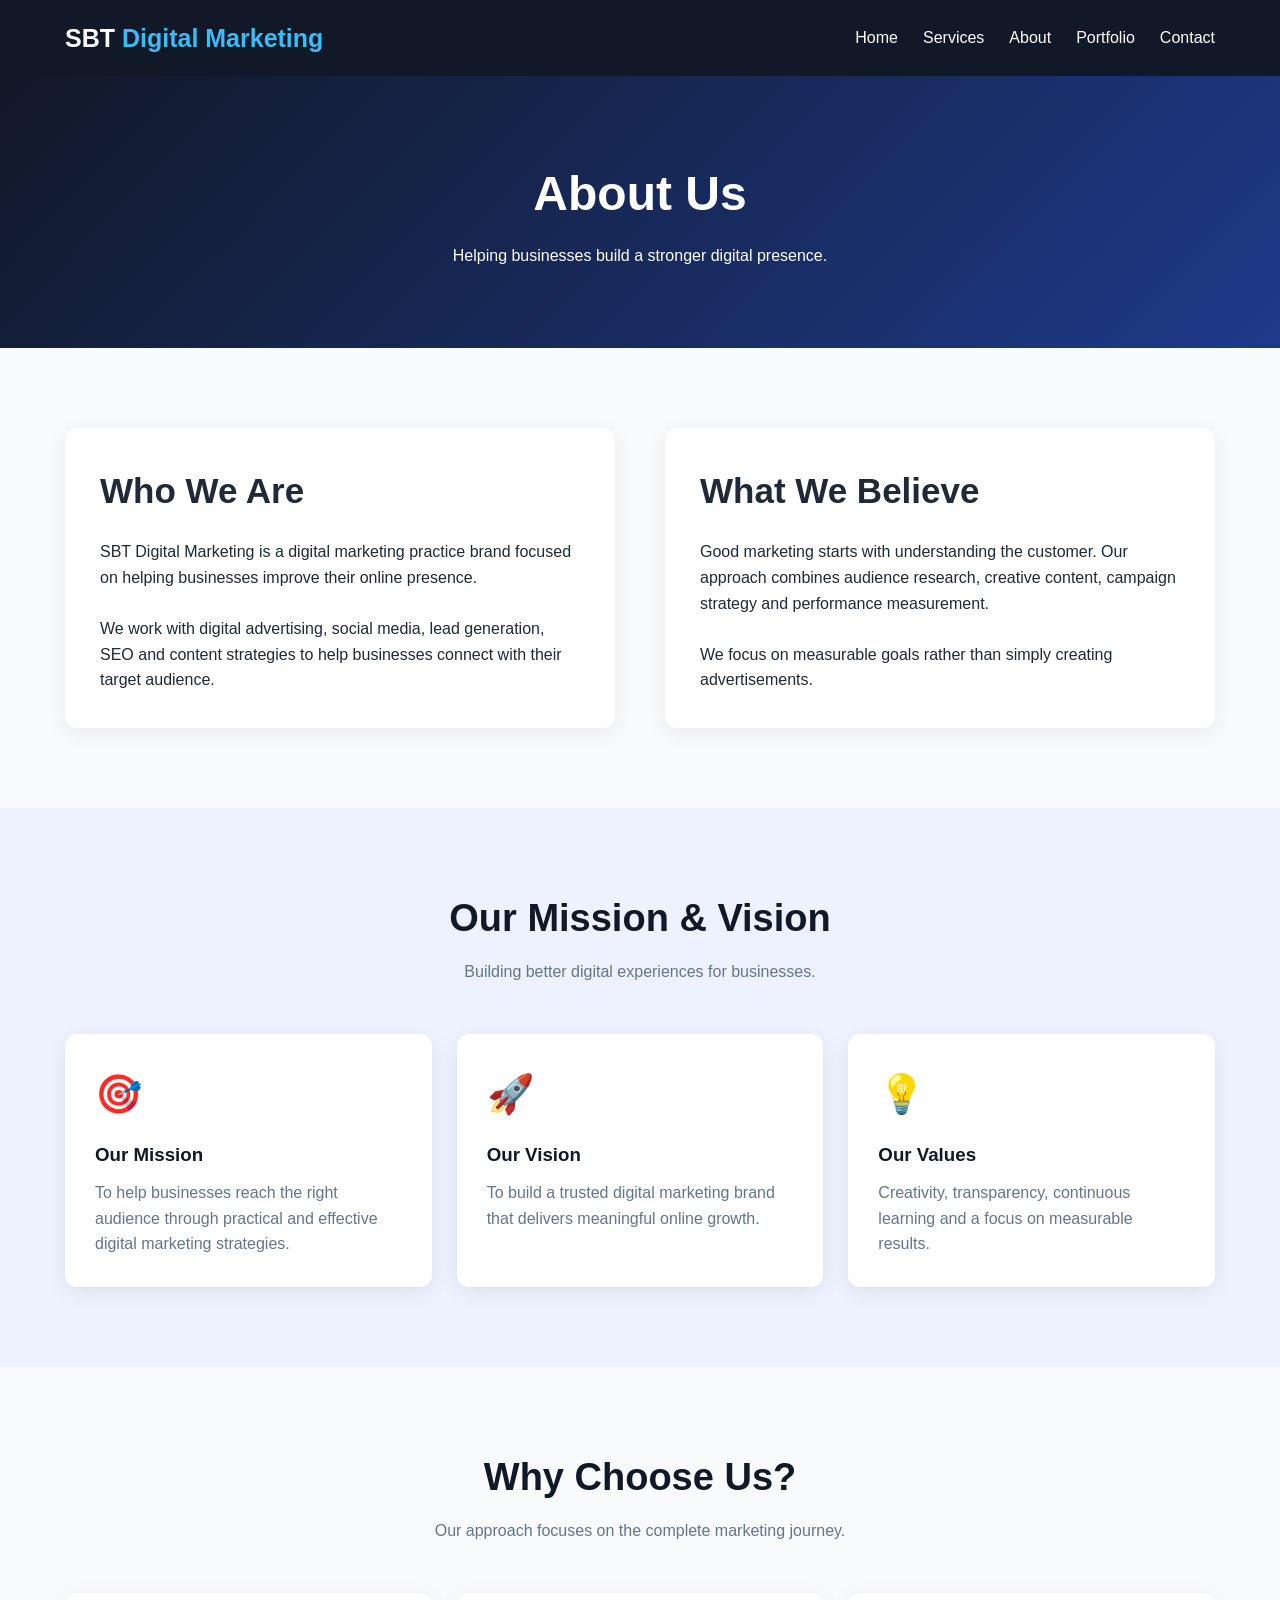
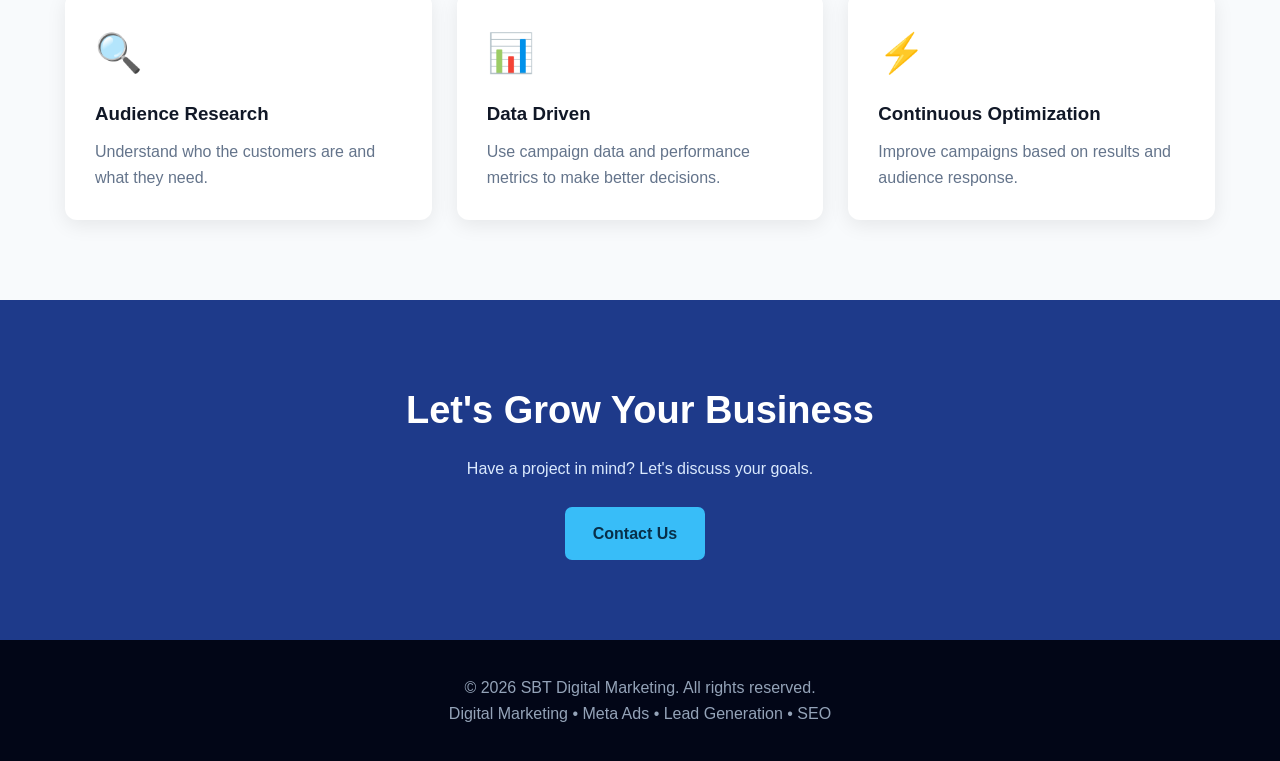
==== about.html @ ad4a5086 "Update website branding Updated the website navigation branding to SBT Digital Marketing across all " ====
<!DOCTYPE html>
<html lang="en">
<head>
    <meta charset="UTF-8">
    <meta name="viewport" content="width=device-width, initial-scale=1.0">

    <title>About Us | SBT Digital Marketing</title>
    <meta name="description" content="Learn more about SBT Digital Marketing and our approach to digital marketing, Meta Ads, lead generation and social media.">

    <link rel="stylesheet" href="style.css">

    <!-- Meta Pixel Code -->
    <script>
    !function(f,b,e,v,n,t,s)
    {if(f.fbq)return;n=f.fbq=function(){n.callMethod?
    n.callMethod.apply(n,arguments):n.queue.push(arguments)};
    if(!f._fbq)f._fbq=n;n.push=n;n.loaded=!0;n.version='2.0';
    n.queue=[];t=b.createElement(e);t.async=!0;
    t.src=v;s=b.getElementsByTagName(e)[0];
    s.parentNode.insertBefore(t,s)}(window, document,'script',
    'https://connect.facebook.net/en_US/fbevents.js');

    fbq('init', '1271746491602442');
    fbq('track', 'PageView');
    </script>
    <!-- End Meta Pixel Code -->
</head>

<body>

<!-- NAVIGATION -->
<nav class="navbar">
    <div class="container nav-content">

        <a href="index.html" class="logo">
            SBT<span> Digital Marketing</span>
        </a>

        <ul class="nav-links">
            <li><a href="index.html">Home</a></li>
            <li><a href="services.html">Services</a></li>
            <li><a href="about.html">About</a></li>
            <li><a href="portfolio.html">Portfolio</a></li>
            <li><a href="contact.html">Contact</a></li>
        </ul>

    </div>
</nav>


<!-- PAGE HEADER -->
<section class="page-header">

    <div class="container">

        <h1>About Us</h1>

        <p>
            Helping businesses build a stronger digital presence.
        </p>

    </div>

</section>


<!-- ABOUT -->
<section class="section">

    <div class="container about-grid">

        <div class="about-box">

            <h2>Who We Are</h2>

            <p>
                SBT Digital Marketing is a digital marketing
                practice brand focused on helping businesses
                improve their online presence.
            </p>

            <br>

            <p>
                We work with digital advertising, social media,
                lead generation, SEO and content strategies to
                help businesses connect with their target audience.
            </p>

        </div>


        <div class="about-box">

            <h2>What We Believe</h2>

            <p>
                Good marketing starts with understanding the
                customer. Our approach combines audience research,
                creative content, campaign strategy and performance
                measurement.
            </p>

            <br>

            <p>
                We focus on measurable goals rather than simply
                creating advertisements.
            </p>

        </div>

    </div>

</section>


<!-- MISSION & VISION -->
<section class="section testimonials">

    <div class="container">

        <div class="section-title">

            <h2>Our Mission & Vision</h2>

            <p>
                Building better digital experiences for businesses.
            </p>

        </div>


        <div class="cards">

            <div class="card">

                <div class="card-icon">🎯</div>

                <h3>Our Mission</h3>

                <p>
                    To help businesses reach the right audience
                    through practical and effective digital
                    marketing strategies.
                </p>

            </div>


            <div class="card">

                <div class="card-icon">🚀</div>

                <h3>Our Vision</h3>

                <p>
                    To build a trusted digital marketing brand
                    that delivers meaningful online growth.
                </p>

            </div>


            <div class="card">

                <div class="card-icon">💡</div>

                <h3>Our Values</h3>

                <p>
                    Creativity, transparency, continuous learning
                    and a focus on measurable results.
                </p>

            </div>

        </div>

    </div>

</section>


<!-- WHY US -->
<section class="section">

    <div class="container">

        <div class="section-title">

            <h2>Why Choose Us?</h2>

            <p>
                Our approach focuses on the complete marketing journey.
            </p>

        </div>


        <div class="cards">

            <div class="card">

                <div class="card-icon">🔍</div>

                <h3>Audience Research</h3>

                <p>
                    Understand who the customers are and what
                    they need.
                </p>

            </div>


            <div class="card">

                <div class="card-icon">📊</div>

                <h3>Data Driven</h3>

                <p>
                    Use campaign data and performance metrics
                    to make better decisions.
                </p>

            </div>


            <div class="card">

                <div class="card-icon">⚡</div>

                <h3>Continuous Optimization</h3>

                <p>
                    Improve campaigns based on results and
                    audience response.
                </p>

            </div>

        </div>

    </div>

</section>


<!-- CTA -->
<section class="section cta">

    <div class="container">

        <h2>Let's Grow Your Business</h2>

        <p>
            Have a project in mind? Let's discuss your goals.
        </p>

        <a href="contact.html" class="btn btn-primary">
            Contact Us
        </a>

    </div>

</section>


<!-- FOOTER -->
<footer>

    <div class="container">

        <p>
            © 2026 SBT Digital Marketing. All rights reserved.
        </p>

        <p>
            Digital Marketing • Meta Ads • Lead Generation • SEO
        </p>

    </div>

</footer>

</body>
</html>
---- style.css ----
* {
    margin: 0;
    padding: 0;
    box-sizing: border-box;
}

html {
    scroll-behavior: smooth;
}

body {
    font-family: Arial, Helvetica, sans-serif;
    line-height: 1.6;
    color: #1f2937;
    background: #f8fafc;
}

a {
    text-decoration: none;
}

.container {
    width: 90%;
    max-width: 1150px;
    margin: auto;
}

/* ===== NAVBAR ===== */

.navbar {
    background: #111827;
    padding: 18px 0;
    position: sticky;
    top: 0;
    z-index: 1000;
}

.nav-content {
    display: flex;
    justify-content: space-between;
    align-items: center;
}

.logo {
    color: white;
    font-size: 25px;
    font-weight: bold;
}

.logo span {
    color: #38bdf8;
}

.nav-links {
    display: flex;
    list-style: none;
    gap: 25px;
}

.nav-links a {
    color: white;
    font-weight: 500;
}

.nav-links a:hover {
    color: #38bdf8;
}

/* ===== HERO ===== */

.hero {
    min-height: 600px;
    display: flex;
    align-items: center;
    background: linear-gradient(135deg, #111827, #1e3a8a);
    color: white;
}

.hero-content {
    max-width: 750px;
}

.hero h1 {
    font-size: 55px;
    line-height: 1.15;
    margin-bottom: 20px;
}

.hero h1 span {
    color: #38bdf8;
}

.hero p {
    font-size: 20px;
    margin-bottom: 30px;
    color: #dbeafe;
}

.btn {
    display: inline-block;
    padding: 14px 28px;
    border-radius: 7px;
    font-weight: bold;
    margin-right: 10px;
    transition: 0.3s;
}

.btn-primary {
    background: #38bdf8;
    color: #082f49;
}

.btn-primary:hover {
    transform: translateY(-3px);
}

.btn-secondary {
    border: 2px solid white;
    color: white;
}

.btn-secondary:hover {
    background: white;
    color: #111827;
}

/* ===== SECTIONS ===== */

.section {
    padding: 80px 0;
}

.section-title {
    text-align: center;
    margin-bottom: 50px;
}

.section-title h2 {
    font-size: 38px;
    color: #111827;
    margin-bottom: 10px;
}

.section-title p {
    color: #64748b;
}

/* ===== CARDS ===== */

.cards {
    display: grid;
    grid-template-columns: repeat(3, 1fr);
    gap: 25px;
}

.card {
    background: white;
    padding: 30px;
    border-radius: 12px;
    box-shadow: 0 5px 20px rgba(0,0,0,0.08);
    transition: 0.3s;
}

.card:hover {
    transform: translateY(-7px);
}

.card-icon {
    font-size: 38px;
    margin-bottom: 15px;
}

.card h3 {
    margin-bottom: 10px;
    color: #111827;
}

.card p {
    color: #64748b;
}

/* ===== ABOUT ===== */

.about-grid {
    display: grid;
    grid-template-columns: 1fr 1fr;
    gap: 50px;
    align-items: center;
}

.about-box {
    background: white;
    padding: 35px;
    border-radius: 12px;
    box-shadow: 0 5px 20px rgba(0,0,0,0.07);
}

.about-box h2 {
    font-size: 35px;
    margin-bottom: 20px;
}

/* ===== STATS ===== */

.stats {
    background: #111827;
    color: white;
}

.stats-grid {
    display: grid;
    grid-template-columns: repeat(4, 1fr);
    gap: 20px;
    text-align: center;
}

.stat h3 {
    font-size: 40px;
    color: #38bdf8;
}

.stat p {
    color: #cbd5e1;
}

/* ===== PORTFOLIO ===== */

.portfolio-grid {
    display: grid;
    grid-template-columns: repeat(3, 1fr);
    gap: 25px;
}

.portfolio-card {
    background: white;
    border-radius: 12px;
    overflow: hidden;
    box-shadow: 0 5px 20px rgba(0,0,0,0.08);
}

.portfolio-top {
    height: 180px;
    background: linear-gradient(135deg, #1e3a8a, #38bdf8);
    display: flex;
    align-items: center;
    justify-content: center;
    color: white;
    font-size: 25px;
    font-weight: bold;
}

.portfolio-info {
    padding: 25px;
}

.portfolio-info h3 {
    margin-bottom: 8px;
}

/* ===== TESTIMONIALS ===== */

.testimonials {
    background: #eef2ff;
}

.testimonial {
    background: white;
    padding: 30px;
    border-radius: 12px;
    box-shadow: 0 5px 20px rgba(0,0,0,0.06);
}

.testimonial p {
    color: #475569;
    margin-bottom: 15px;
}

.testimonial strong {
    color: #111827;
}

/* ===== CONTACT ===== */

.contact-grid {
    display: grid;
    grid-template-columns: 1fr 1fr;
    gap: 40px;
}

.contact-info {
    background: #111827;
    color: white;
    padding: 40px;
    border-radius: 12px;
}

.contact-info h2 {
    margin-bottom: 20px;
}

.contact-info p {
    margin-bottom: 15px;
    color: #cbd5e1;
}

.contact-form {
    background: white;
    padding: 35px;
    border-radius: 12px;
    box-shadow: 0 5px 20px rgba(0,0,0,0.07);
}

.form-group {
    margin-bottom: 18px;
}

.form-group label {
    display: block;
    margin-bottom: 6px;
    font-weight: bold;
}

.form-group input,
.form-group textarea,
.form-group select {
    width: 100%;
    padding: 13px;
    border: 1px solid #cbd5e1;
    border-radius: 7px;
    font-size: 15px;
}

.form-group textarea {
    min-height: 130px;
    resize: vertical;
}

.submit-btn {
    width: 100%;
    border: none;
    cursor: pointer;
    background: #1e3a8a;
    color: white;
    padding: 14px;
    border-radius: 7px;
    font-size: 16px;
    font-weight: bold;
}

/* ===== PAGE HEADER ===== */

.page-header {
    background: linear-gradient(135deg, #111827, #1e3a8a);
    color: white;
    text-align: center;
    padding: 80px 20px;
}

.page-header h1 {
    font-size: 48px;
    margin-bottom: 10px;
}

/* ===== CTA ===== */

.cta {
    background: #1e3a8a;
    color: white;
    text-align: center;
}

.cta h2 {
    font-size: 38px;
    margin-bottom: 15px;
}

.cta p {
    margin-bottom: 25px;
    color: #dbeafe;
}

/* ===== FOOTER ===== */

footer {
    background: #020617;
    color: white;
    padding: 35px 0;
    text-align: center;
}

footer p {
    color: #94a3b8;
}

/* ===== MOBILE ===== */

@media (max-width: 800px) {

    .nav-content {
        flex-direction: column;
        gap: 15px;
    }

    .nav-links {
        flex-wrap: wrap;
        justify-content: center;
        gap: 15px;
    }

    .hero {
        text-align: center;
    }

    .hero h1 {
        font-size: 40px;
    }

    .cards,
    .portfolio-grid,
    .stats-grid {
        grid-template-columns: 1fr;
    }

    .about-grid,
    .contact-grid {
        grid-template-columns: 1fr;
    }
}
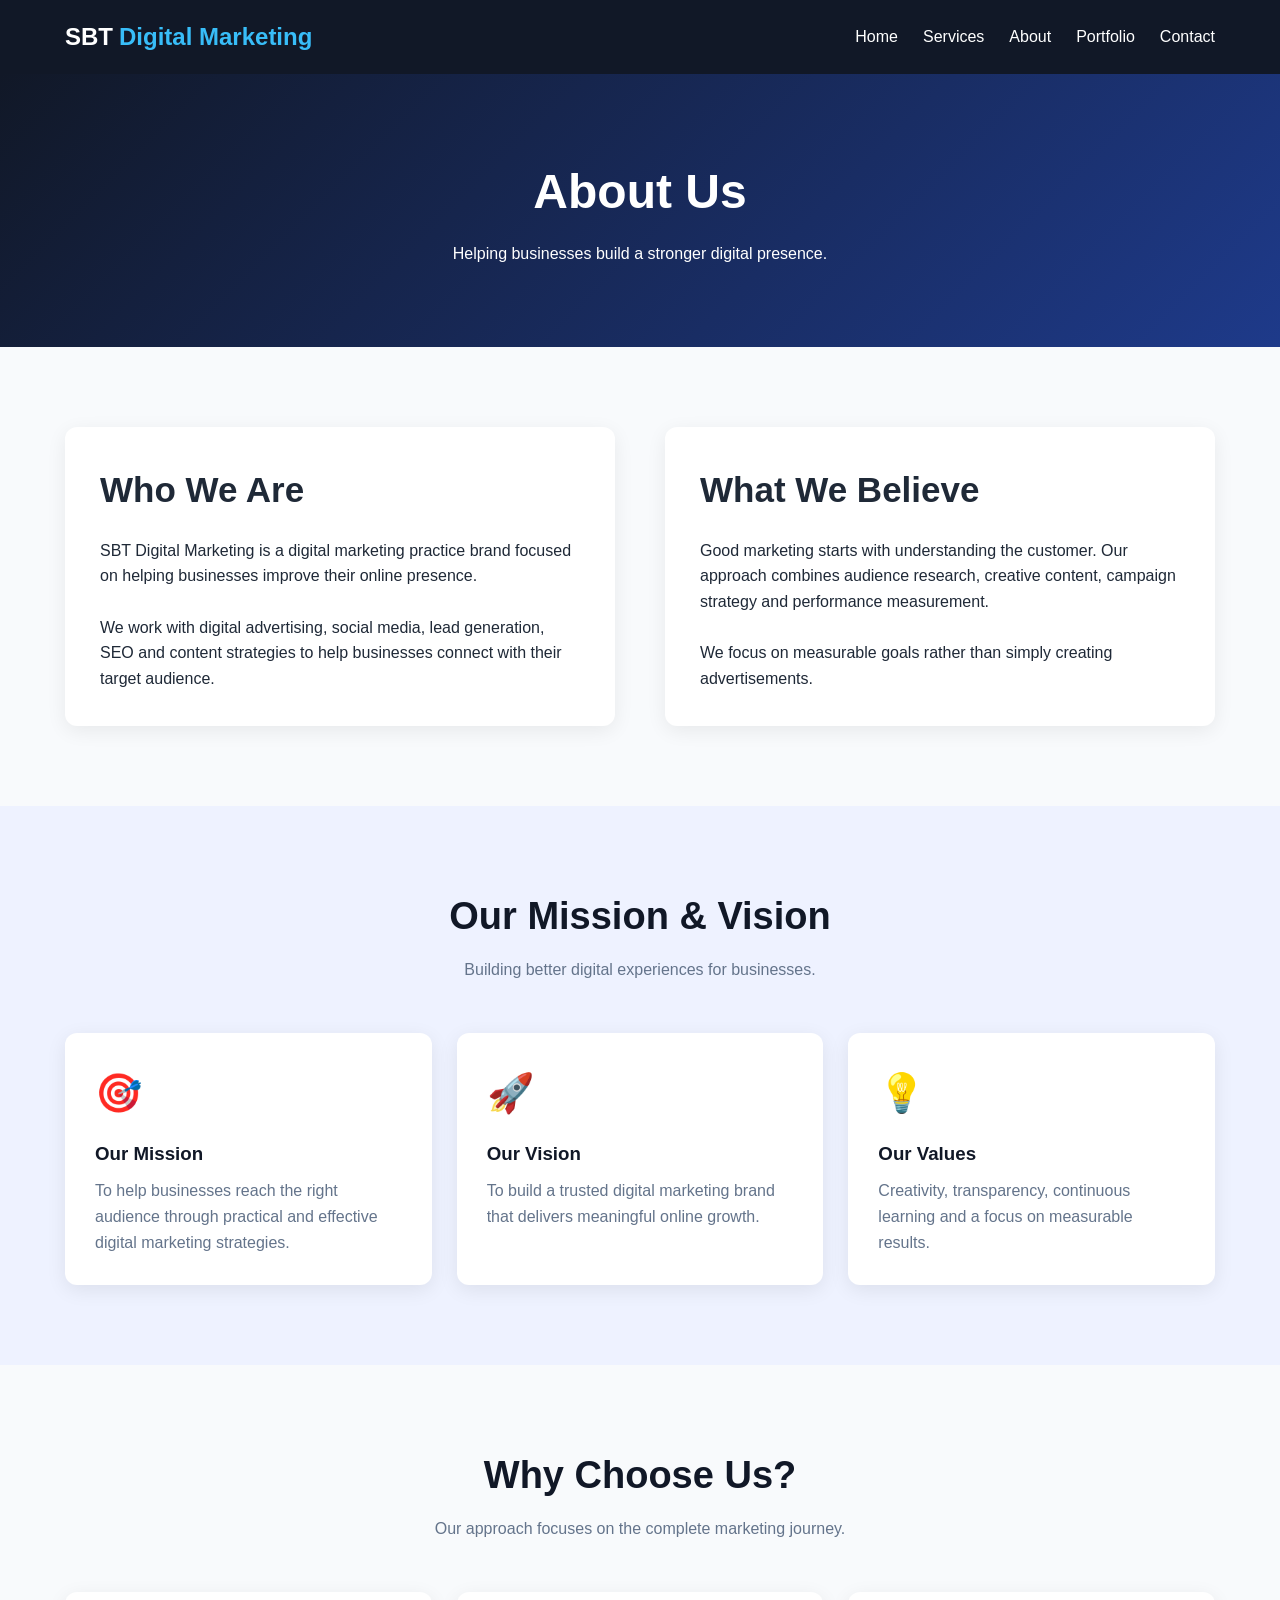
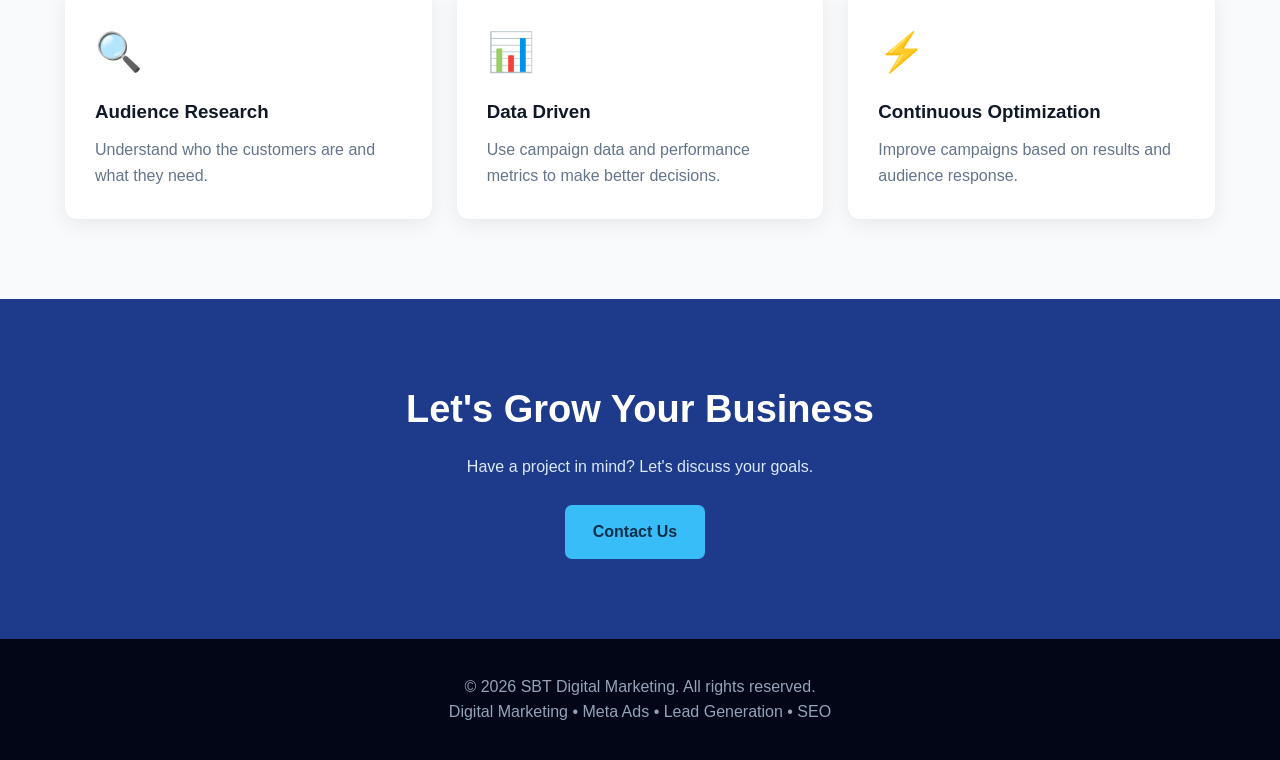
==== commit bd7d5007: "Add mobile navigation to services page Added responsive mobile navigation and menu functionality to " ====
--- a/about.html
+++ b/about.html
@@ -36,14 +36,16 @@
             SBT<span> Digital Marketing</span>
         </a>
 
-        <ul class="nav-links">
+       <ul class="nav-links" id="navLinks">
             <li><a href="index.html">Home</a></li>
             <li><a href="services.html">Services</a></li>
             <li><a href="about.html">About</a></li>
             <li><a href="portfolio.html">Portfolio</a></li>
             <li><a href="contact.html">Contact</a></li>
         </ul>
-
+        <button class="menu-toggle" id="menuToggle">
+    ☰
+</button>
     </div>
 </nav>
 
@@ -284,6 +286,13 @@
     </div>
 
 </footer>
-
+<script>
+    const menuToggle = document.getElementById("menuToggle");
+    const navLinks = document.getElementById("navLinks");
+
+    menuToggle.addEventListener("click", function () {
+        navLinks.classList.toggle("active");
+    });
+</script>
 </body>
 </html>
--- a/style.css
+++ b/style.css
@@ -426,3 +426,72 @@
         grid-template-columns: 1fr;
     }
 }
+/* Responsive Logo */
+.logo {
+    display: flex;
+    align-items: center;
+    gap: 6px;
+    white-space: nowrap;
+    font-size: 24px;
+}
+
+.logo span {
+    font-size: inherit;
+}
+
+/* Mobile */
+@media (max-width: 600px) {
+    .logo {
+        font-size: 18px;
+        gap: 4px;
+    }
+}
+/* Mobile Menu Button */
+.menu-toggle {
+    display: none;
+    background: none;
+    border: none;
+    font-size: 28px;
+    cursor: pointer;
+    padding: 5px;
+}
+
+/* Mobile Navigation */
+@media (max-width: 768px) {
+
+    .nav-content {
+        position: relative;
+    }
+
+    .menu-toggle {
+        display: block;
+    }
+
+    .nav-links {
+        display: none;
+        position: absolute;
+        top: 100%;
+        left: 0;
+        right: 0;
+        flex-direction: column;
+        padding: 15px;
+        gap: 12px;
+        background: white;
+        box-shadow: 0 5px 15px rgba(0, 0, 0, 0.1);
+        z-index: 1000;
+    }
+
+    .nav-links.active {
+        display: flex;
+    }
+
+    .nav-links li {
+        width: 100%;
+        text-align: center;
+    }
+
+    .nav-links a {
+        display: block;
+        padding: 10px;
+    }
+}
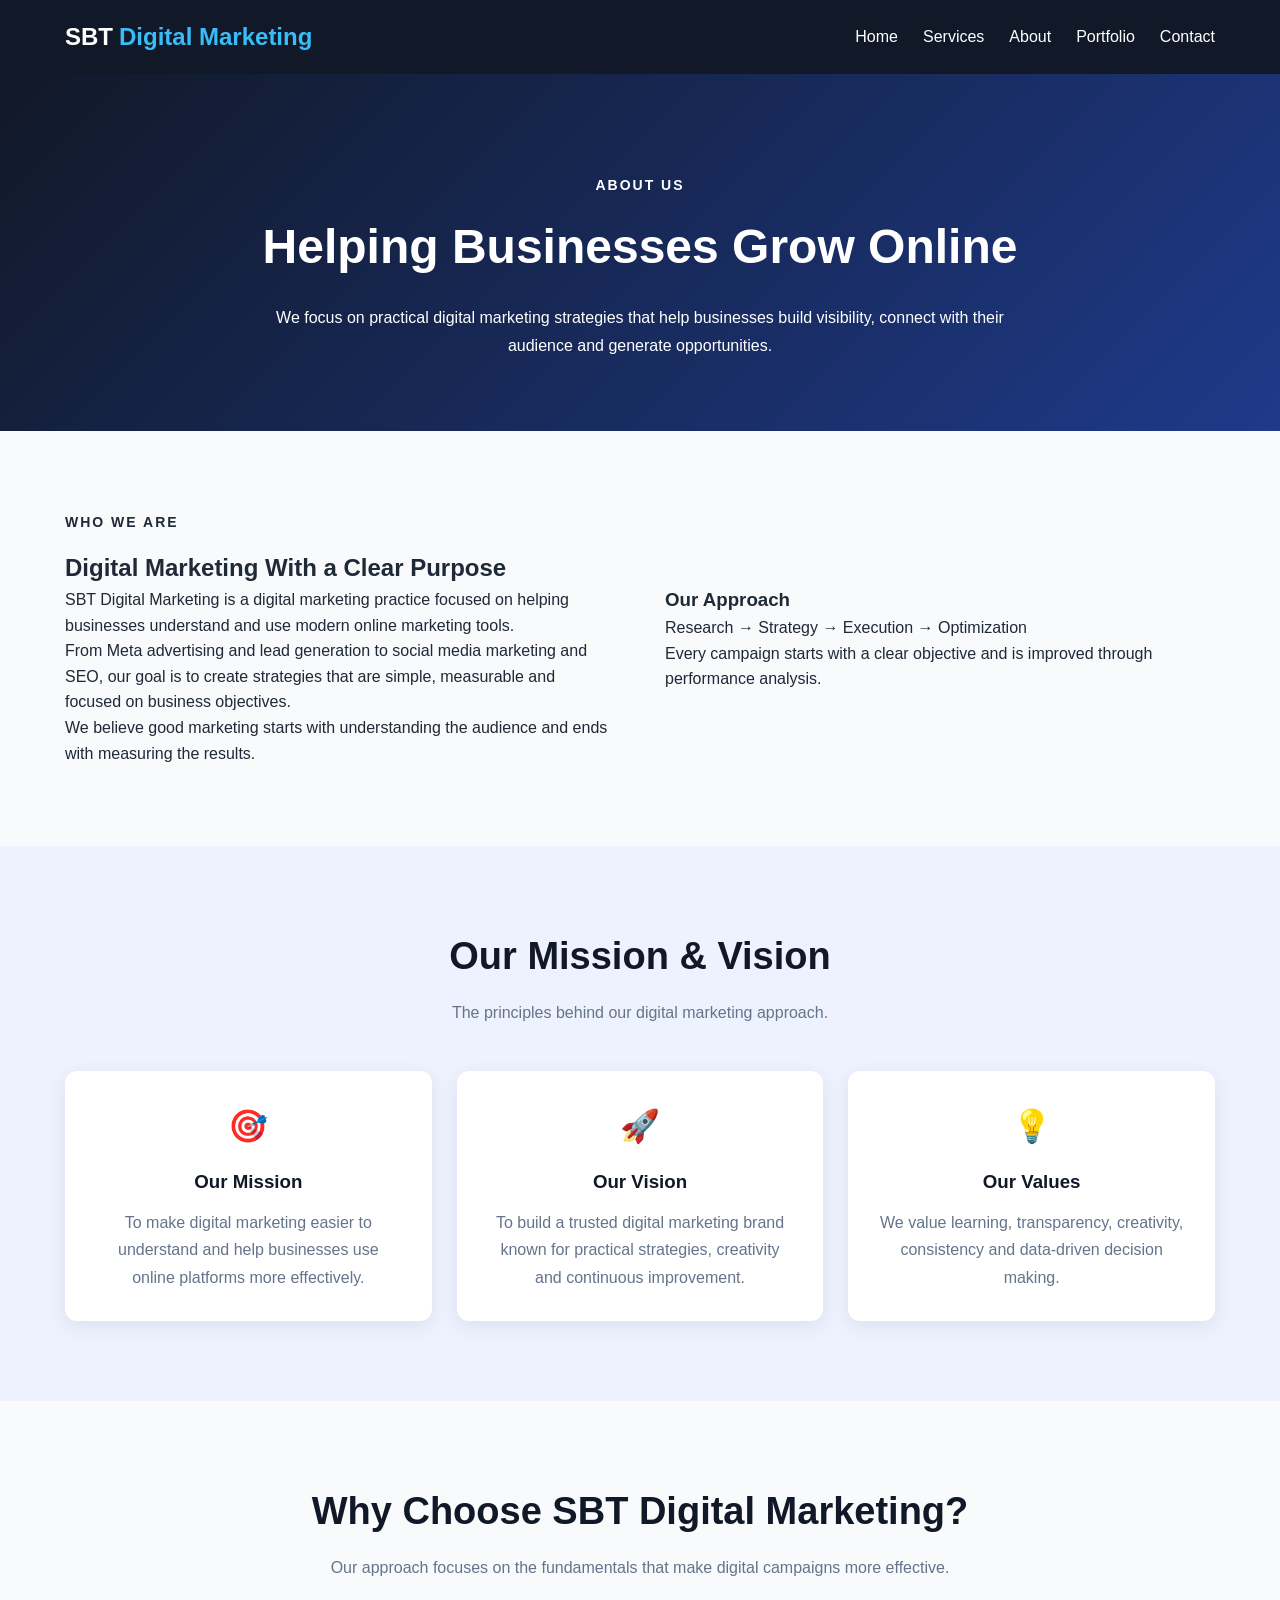
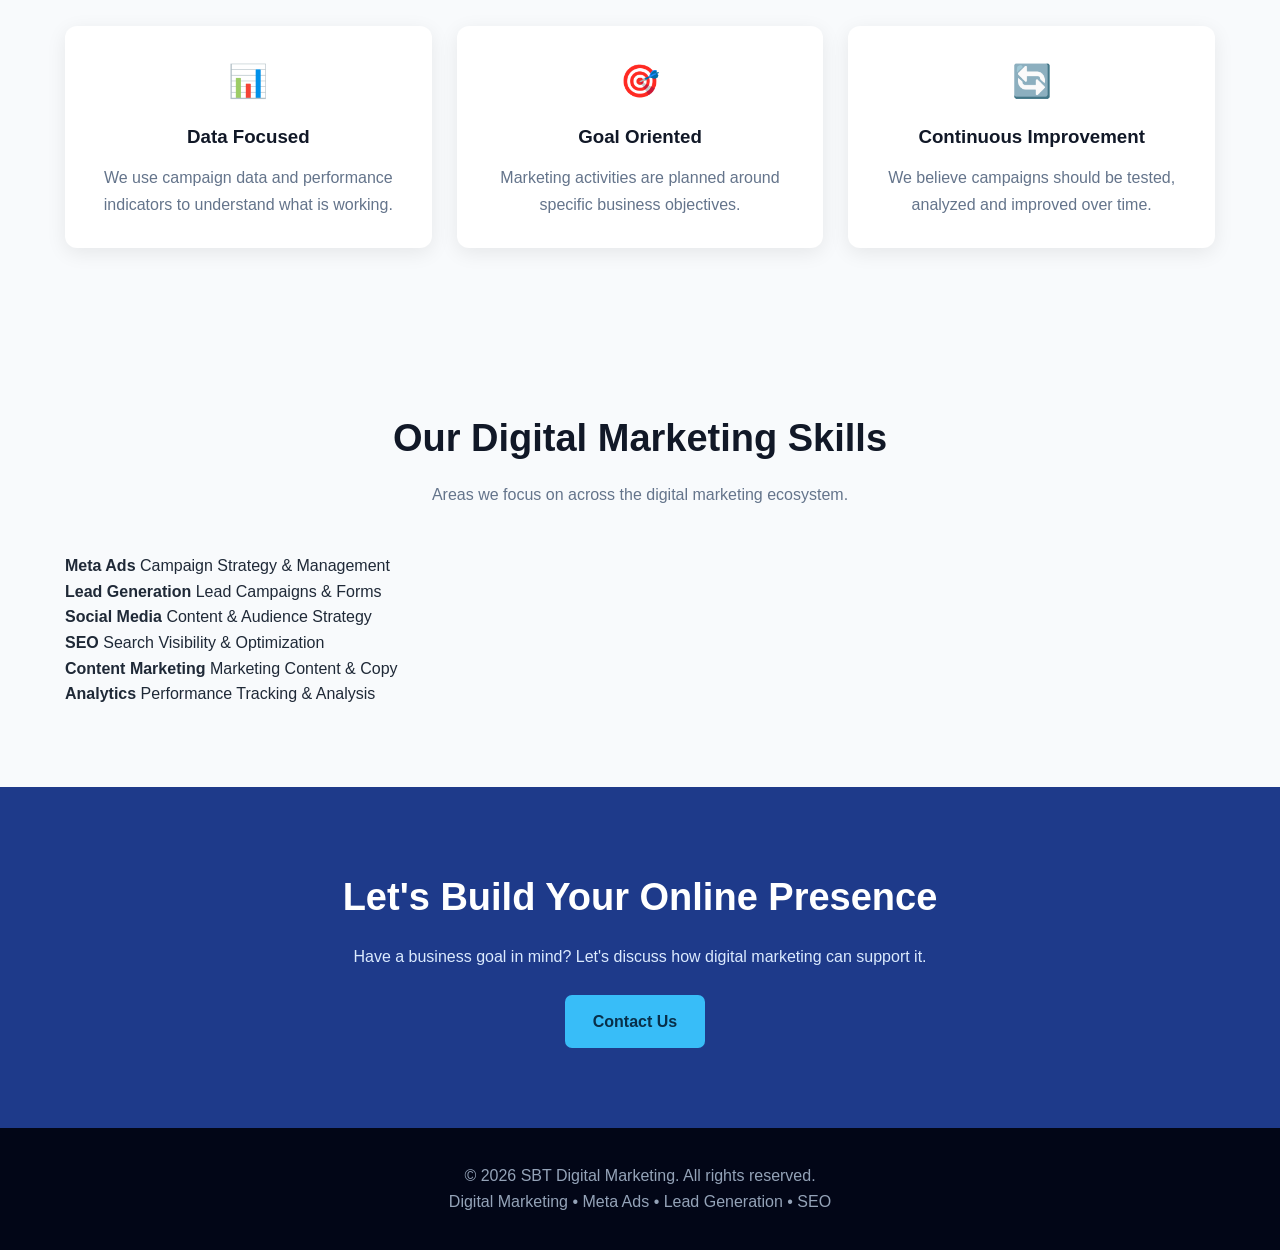
==== commit da21d10d: "Upgrade about page Created a professional about page with company introduction, mission, vision, val" ====
--- a/about.html
+++ b/about.html
@@ -5,48 +5,36 @@
     <meta name="viewport" content="width=device-width, initial-scale=1.0">
 
     <title>About Us | SBT Digital Marketing</title>
-    <meta name="description" content="Learn more about SBT Digital Marketing and our approach to digital marketing, Meta Ads, lead generation and social media.">
+    <meta name="description" content="Learn about SBT Digital Marketing, our approach, values and digital marketing solutions.">
 
     <link rel="stylesheet" href="style.css">
-
-    <!-- Meta Pixel Code -->
-    <script>
-    !function(f,b,e,v,n,t,s)
-    {if(f.fbq)return;n=f.fbq=function(){n.callMethod?
-    n.callMethod.apply(n,arguments):n.queue.push(arguments)};
-    if(!f._fbq)f._fbq=n;n.push=n;n.loaded=!0;n.version='2.0';
-    n.queue=[];t=b.createElement(e);t.async=!0;
-    t.src=v;s=b.getElementsByTagName(e)[0];
-    s.parentNode.insertBefore(t,s)}(window, document,'script',
-    'https://connect.facebook.net/en_US/fbevents.js');
-
-    fbq('init', '1271746491602442');
-    fbq('track', 'PageView');
-    </script>
-    <!-- End Meta Pixel Code -->
 </head>
 
 <body>
 
-<!-- NAVIGATION -->
+<!-- NAVBAR -->
 <nav class="navbar">
+
     <div class="container nav-content">
 
         <a href="index.html" class="logo">
-            SBT<span> Digital Marketing</span>
+            SBT <span>Digital Marketing</span>
         </a>
 
-       <ul class="nav-links" id="navLinks">
+        <ul class="nav-links" id="navLinks">
             <li><a href="index.html">Home</a></li>
             <li><a href="services.html">Services</a></li>
             <li><a href="about.html">About</a></li>
             <li><a href="portfolio.html">Portfolio</a></li>
             <li><a href="contact.html">Contact</a></li>
         </ul>
+
         <button class="menu-toggle" id="menuToggle">
-    ☰
-</button>
-    </div>
+            ☰
+        </button>
+
+    </div>
+
 </nav>
 
 
@@ -55,10 +43,14 @@
 
     <div class="container">
 
-        <h1>About Us</h1>
+        <p class="hero-tag">ABOUT US</p>
+
+        <h1>Helping Businesses Grow Online</h1>
 
         <p>
-            Helping businesses build a stronger digital presence.
+            We focus on practical digital marketing strategies
+            that help businesses build visibility, connect with
+            their audience and generate opportunities.
         </p>
 
     </div>
@@ -66,48 +58,49 @@
 </section>
 
 
-<!-- ABOUT -->
+<!-- ABOUT INTRO -->
 <section class="section">
 
     <div class="container about-grid">
 
-        <div class="about-box">
-
-            <h2>Who We Are</h2>
+        <div class="about-content">
+
+            <p class="hero-tag">WHO WE ARE</p>
+
+            <h2>Digital Marketing With a Clear Purpose</h2>
 
             <p>
                 SBT Digital Marketing is a digital marketing
-                practice brand focused on helping businesses
-                improve their online presence.
-            </p>
-
-            <br>
-
-            <p>
-                We work with digital advertising, social media,
-                lead generation, SEO and content strategies to
-                help businesses connect with their target audience.
-            </p>
-
-        </div>
-
-
-        <div class="about-box">
-
-            <h2>What We Believe</h2>
-
-            <p>
-                Good marketing starts with understanding the
-                customer. Our approach combines audience research,
-                creative content, campaign strategy and performance
-                measurement.
-            </p>
-
-            <br>
-
-            <p>
-                We focus on measurable goals rather than simply
-                creating advertisements.
+                practice focused on helping businesses understand
+                and use modern online marketing tools.
+            </p>
+
+            <p>
+                From Meta advertising and lead generation to social
+                media marketing and SEO, our goal is to create
+                strategies that are simple, measurable and focused
+                on business objectives.
+            </p>
+
+            <p>
+                We believe good marketing starts with understanding
+                the audience and ends with measuring the results.
+            </p>
+
+        </div>
+
+
+        <div class="about-highlight">
+
+            <h3>Our Approach</h3>
+
+            <p>
+                Research → Strategy → Execution → Optimization
+            </p>
+
+            <p>
+                Every campaign starts with a clear objective and
+                is improved through performance analysis.
             </p>
 
         </div>
@@ -127,7 +120,7 @@
             <h2>Our Mission & Vision</h2>
 
             <p>
-                Building better digital experiences for businesses.
+                The principles behind our digital marketing approach.
             </p>
 
         </div>
@@ -142,9 +135,9 @@
                 <h3>Our Mission</h3>
 
                 <p>
-                    To help businesses reach the right audience
-                    through practical and effective digital
-                    marketing strategies.
+                    To make digital marketing easier to understand
+                    and help businesses use online platforms
+                    more effectively.
                 </p>
 
             </div>
@@ -158,7 +151,8 @@
 
                 <p>
                     To build a trusted digital marketing brand
-                    that delivers meaningful online growth.
+                    known for practical strategies, creativity
+                    and continuous improvement.
                 </p>
 
             </div>
@@ -171,30 +165,31 @@
                 <h3>Our Values</h3>
 
                 <p>
-                    Creativity, transparency, continuous learning
-                    and a focus on measurable results.
-                </p>
-
-            </div>
-
-        </div>
-
-    </div>
-
-</section>
-
-
-<!-- WHY US -->
+                    We value learning, transparency, creativity,
+                    consistency and data-driven decision making.
+                </p>
+
+            </div>
+
+        </div>
+
+    </div>
+
+</section>
+
+
+<!-- WHY CHOOSE US -->
 <section class="section">
 
     <div class="container">
 
         <div class="section-title">
 
-            <h2>Why Choose Us?</h2>
-
-            <p>
-                Our approach focuses on the complete marketing journey.
+            <h2>Why Choose SBT Digital Marketing?</h2>
+
+            <p>
+                Our approach focuses on the fundamentals that
+                make digital campaigns more effective.
             </p>
 
         </div>
@@ -204,43 +199,98 @@
 
             <div class="card">
 
-                <div class="card-icon">🔍</div>
-
-                <h3>Audience Research</h3>
-
-                <p>
-                    Understand who the customers are and what
-                    they need.
-                </p>
-
-            </div>
-
-
-            <div class="card">
-
                 <div class="card-icon">📊</div>
 
-                <h3>Data Driven</h3>
-
-                <p>
-                    Use campaign data and performance metrics
-                    to make better decisions.
-                </p>
-
-            </div>
-
-
-            <div class="card">
-
-                <div class="card-icon">⚡</div>
-
-                <h3>Continuous Optimization</h3>
-
-                <p>
-                    Improve campaigns based on results and
-                    audience response.
-                </p>
-
+                <h3>Data Focused</h3>
+
+                <p>
+                    We use campaign data and performance indicators
+                    to understand what is working.
+                </p>
+
+            </div>
+
+
+            <div class="card">
+
+                <div class="card-icon">🎯</div>
+
+                <h3>Goal Oriented</h3>
+
+                <p>
+                    Marketing activities are planned around
+                    specific business objectives.
+                </p>
+
+            </div>
+
+
+            <div class="card">
+
+                <div class="card-icon">🔄</div>
+
+                <h3>Continuous Improvement</h3>
+
+                <p>
+                    We believe campaigns should be tested,
+                    analyzed and improved over time.
+                </p>
+
+            </div>
+
+        </div>
+
+    </div>
+
+</section>
+
+
+<!-- SKILLS -->
+<section class="section">
+
+    <div class="container">
+
+        <div class="section-title">
+
+            <h2>Our Digital Marketing Skills</h2>
+
+            <p>
+                Areas we focus on across the digital marketing ecosystem.
+            </p>
+
+        </div>
+
+
+        <div class="skills-grid">
+
+            <div class="skill-item">
+                <strong>Meta Ads</strong>
+                <span>Campaign Strategy & Management</span>
+            </div>
+
+            <div class="skill-item">
+                <strong>Lead Generation</strong>
+                <span>Lead Campaigns & Forms</span>
+            </div>
+
+            <div class="skill-item">
+                <strong>Social Media</strong>
+                <span>Content & Audience Strategy</span>
+            </div>
+
+            <div class="skill-item">
+                <strong>SEO</strong>
+                <span>Search Visibility & Optimization</span>
+            </div>
+
+            <div class="skill-item">
+                <strong>Content Marketing</strong>
+                <span>Marketing Content & Copy</span>
+            </div>
+
+            <div class="skill-item">
+                <strong>Analytics</strong>
+                <span>Performance Tracking & Analysis</span>
             </div>
 
         </div>
@@ -255,10 +305,11 @@
 
     <div class="container">
 
-        <h2>Let's Grow Your Business</h2>
+        <h2>Let's Build Your Online Presence</h2>
 
         <p>
-            Have a project in mind? Let's discuss your goals.
+            Have a business goal in mind? Let's discuss
+            how digital marketing can support it.
         </p>
 
         <a href="contact.html" class="btn btn-primary">
@@ -286,13 +337,19 @@
     </div>
 
 </footer>
+
+
+<!-- MOBILE MENU -->
 <script>
+
     const menuToggle = document.getElementById("menuToggle");
     const navLinks = document.getElementById("navLinks");
 
     menuToggle.addEventListener("click", function () {
         navLinks.classList.toggle("active");
     });
+
 </script>
+
 </body>
 </html>
--- a/style.css
+++ b/style.css
@@ -495,3 +495,267 @@
         padding: 10px;
     }
 }
+/* ================= HOME PAGE DESIGN ================= */
+
+/* Hero */
+.hero-tag {
+    font-size: 14px;
+    font-weight: 700;
+    letter-spacing: 2px;
+    margin-bottom: 15px;
+}
+
+.hero h1 span {
+    display: inline;
+}
+
+.hero-content > p:not(.hero-tag) {
+    max-width: 700px;
+    margin: 0 auto 30px;
+    line-height: 1.8;
+}
+
+
+/* Section Titles */
+.section-title {
+    text-align: center;
+    max-width: 750px;
+    margin: 0 auto 45px;
+}
+
+.section-title h2 {
+    margin-bottom: 12px;
+}
+
+.section-title p {
+    line-height: 1.7;
+}
+
+
+/* Cards */
+.cards {
+    display: grid;
+    grid-template-columns: repeat(3, 1fr);
+    gap: 25px;
+}
+
+.card {
+    padding: 30px;
+    border-radius: 12px;
+    text-align: center;
+}
+
+.card-icon {
+    font-size: 32px;
+    margin-bottom: 15px;
+}
+
+.card h3 {
+    margin-bottom: 12px;
+}
+
+.card p {
+    line-height: 1.7;
+}
+
+
+/* Statistics */
+.stats-grid {
+    display: grid;
+    grid-template-columns: repeat(4, 1fr);
+    gap: 25px;
+    text-align: center;
+}
+
+.stat {
+    padding: 25px;
+}
+
+.stat h3 {
+    font-size: 38px;
+    margin-bottom: 8px;
+}
+
+.stat p {
+    margin: 0;
+}
+
+
+/* Portfolio */
+.portfolio-grid {
+    display: grid;
+    grid-template-columns: repeat(3, 1fr);
+    gap: 25px;
+}
+
+.portfolio-card {
+    overflow: hidden;
+    border-radius: 12px;
+}
+
+.portfolio-top {
+    min-height: 160px;
+    display: flex;
+    align-items: center;
+    justify-content: center;
+    font-size: 22px;
+    font-weight: 700;
+}
+
+.portfolio-info {
+    padding: 25px;
+}
+
+.portfolio-info h3 {
+    margin-bottom: 10px;
+}
+
+.portfolio-info p {
+    line-height: 1.7;
+}
+
+
+/* Testimonials */
+.testimonial {
+    padding: 30px;
+    border-radius: 12px;
+    text-align: center;
+}
+
+.testimonial p {
+    line-height: 1.8;
+    font-style: italic;
+    margin-bottom: 18px;
+}
+
+
+/* CTA */
+.cta {
+    text-align: center;
+}
+
+.cta h2 {
+    margin-bottom: 15px;
+}
+
+.cta p {
+    margin-bottom: 25px;
+    line-height: 1.7;
+}
+
+
+/* Mobile Home Page */
+@media (max-width: 768px) {
+
+    .cards {
+        grid-template-columns: 1fr;
+    }
+
+    .stats-grid {
+        grid-template-columns: repeat(2, 1fr);
+    }
+
+    .portfolio-grid {
+        grid-template-columns: 1fr;
+    }
+
+    .hero h1 {
+        font-size: 38px;
+    }
+
+    .hero-content > p:not(.hero-tag) {
+        font-size: 15px;
+    }
+
+}
+
+
+/* Small Phones */
+@media (max-width: 480px) {
+
+    .stats-grid {
+        grid-template-columns: 1fr;
+    }
+
+    .hero h1 {
+        font-size: 32px;
+    }
+
+    .btn {
+        display: block;
+        width: 100%;
+        margin-bottom: 10px;
+    }
+
+}
+/* ================= SERVICES PAGE ================= */
+
+.page-header {
+    text-align: center;
+    padding: 100px 20px 70px;
+}
+
+.page-header .hero-tag {
+    margin-bottom: 12px;
+}
+
+.page-header h1 {
+    margin-bottom: 18px;
+}
+
+.page-header p:last-child {
+    max-width: 750px;
+    margin: 0 auto;
+    line-height: 1.8;
+}
+
+
+/* Service Lists */
+
+.service-list {
+    list-style: none;
+    padding: 0;
+    margin: 20px 0 0;
+    text-align: left;
+}
+
+.service-list li {
+    padding: 8px 0;
+    border-bottom: 1px solid rgba(0, 0, 0, 0.08);
+}
+
+.service-list li::before {
+    content: "✓ ";
+    font-weight: bold;
+}
+
+
+/* Service Card Hover */
+
+.card {
+    transition: transform 0.3s ease, box-shadow 0.3s ease;
+}
+
+.card:hover {
+    transform: translateY(-6px);
+    box-shadow: 0 10px 30px rgba(0, 0, 0, 0.10);
+}
+
+
+/* Services Mobile */
+
+@media (max-width: 768px) {
+
+    .page-header {
+        padding: 70px 20px 50px;
+    }
+
+    .page-header h1 {
+        font-size: 34px;
+    }
+
+    .service-list {
+        text-align: left;
+    }
+
+}
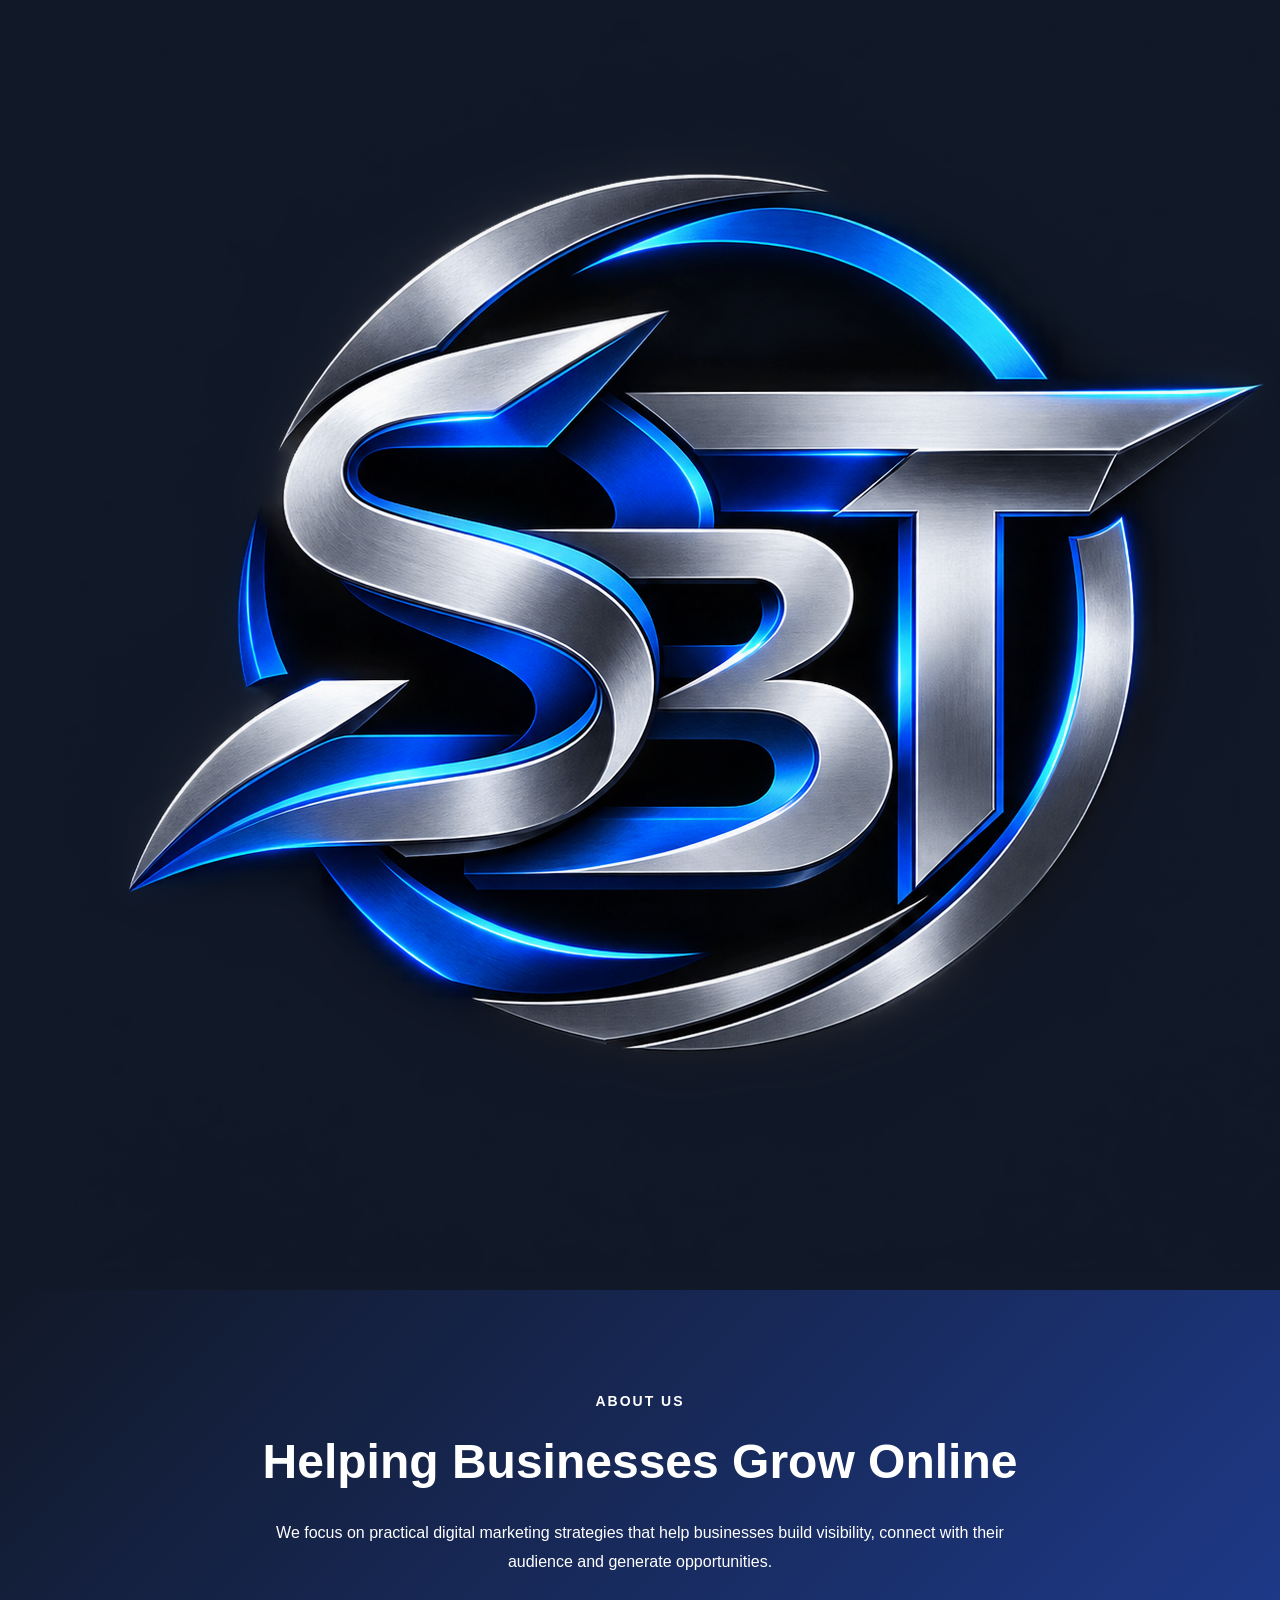
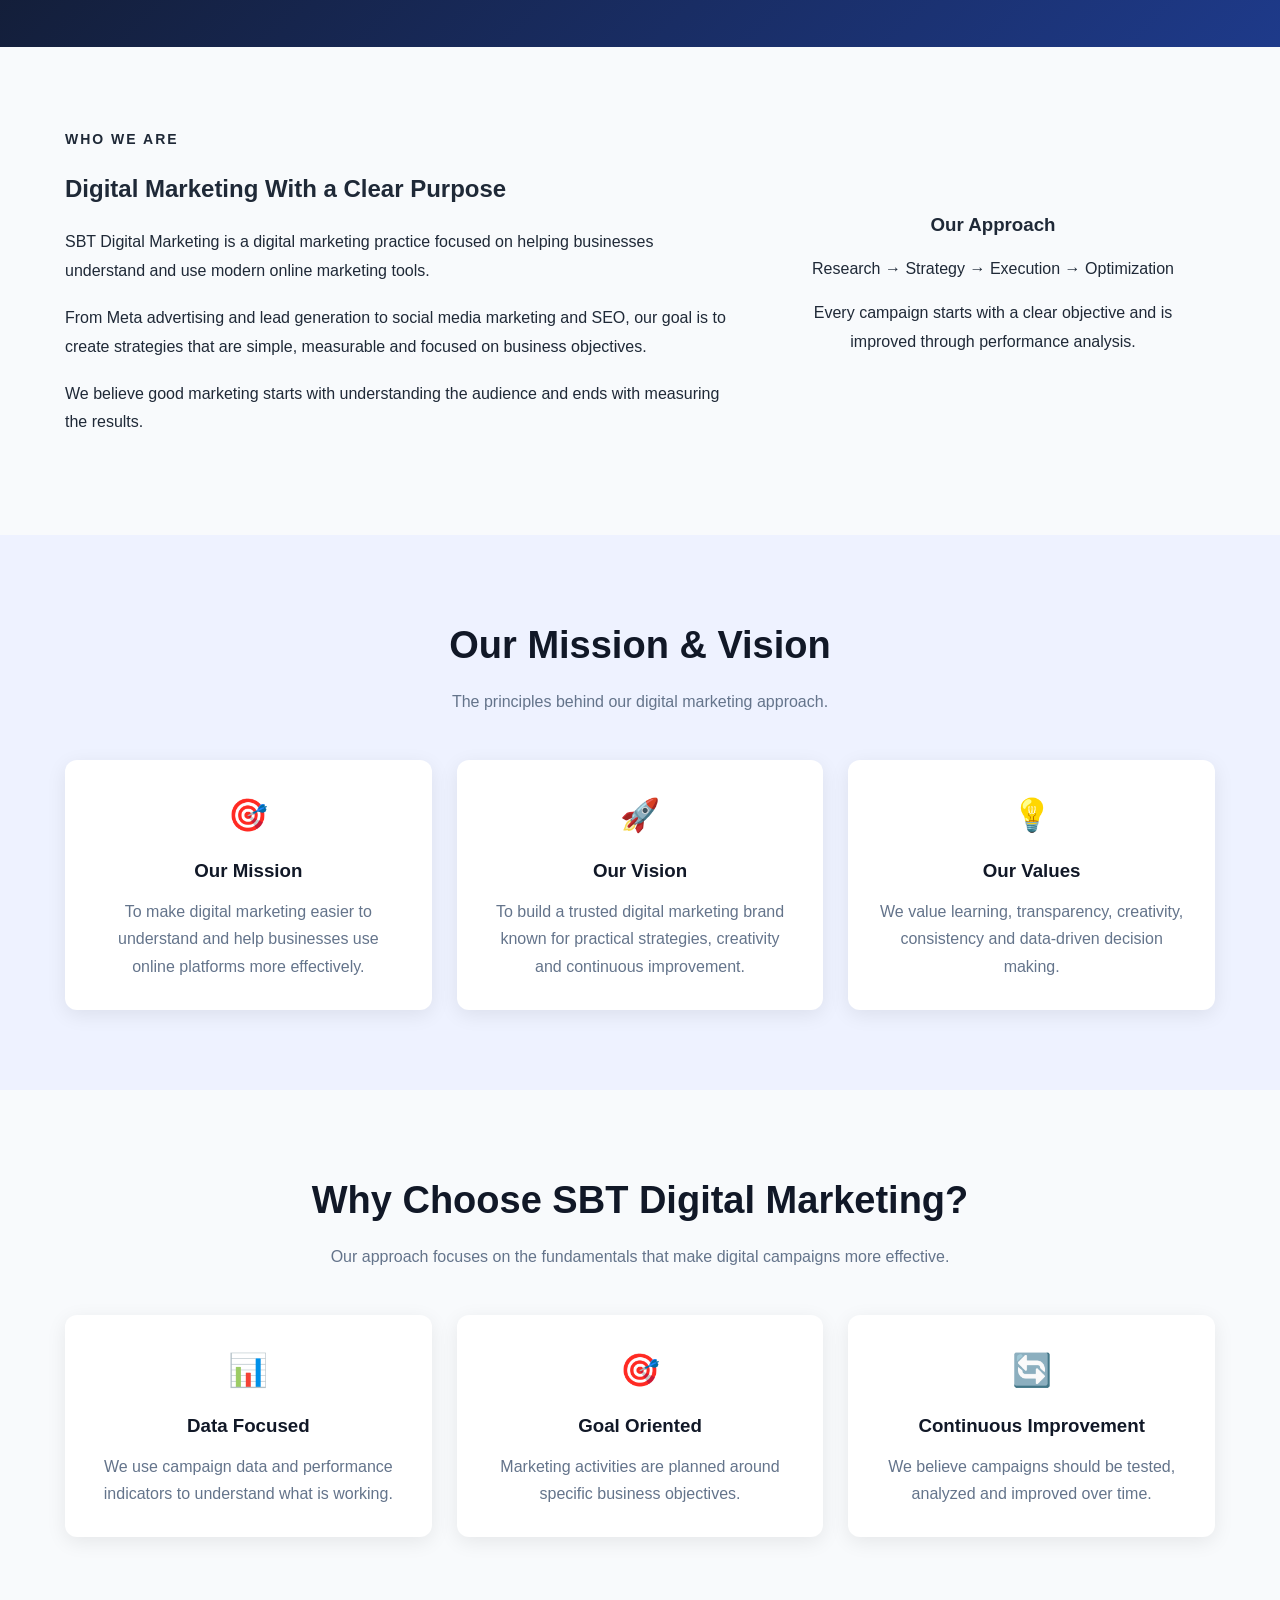
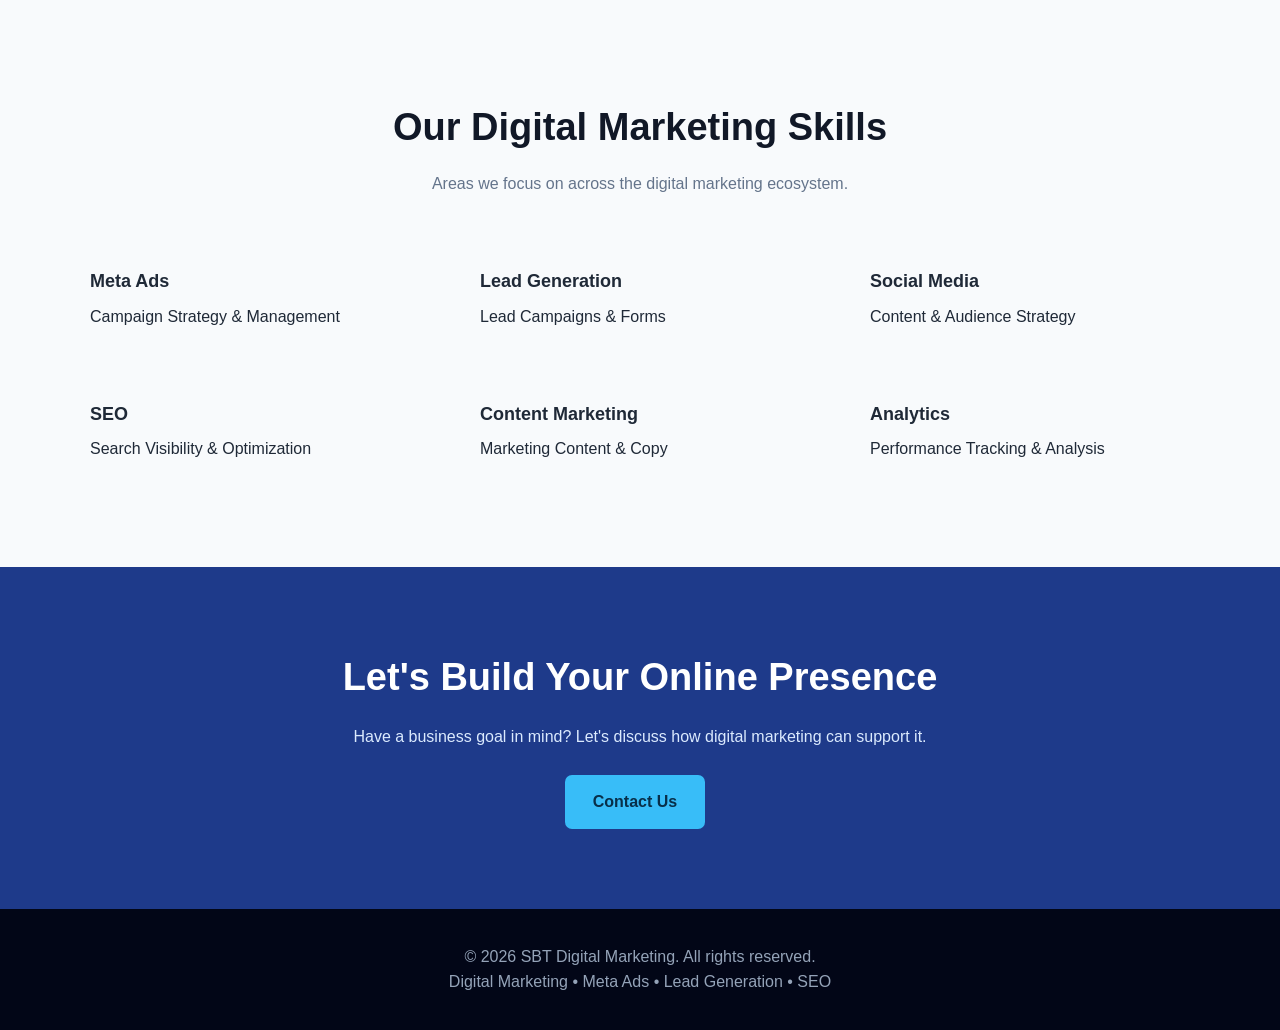
==== commit dc752867: "Add official SBT logo across website Replaced the text branding with the official SBT logo across al" ====
--- a/about.html
+++ b/about.html
@@ -18,8 +18,8 @@
     <div class="container nav-content">
 
         <a href="index.html" class="logo">
-            SBT <span>Digital Marketing</span>
-        </a>
+    <img src="logo.png" alt="SBT Digital Marketing Logo">
+</a>
 
         <ul class="nav-links" id="navLinks">
             <li><a href="index.html">Home</a></li>
--- a/style.css
+++ b/style.css
@@ -759,3 +759,211 @@
     }
 
 }
+/* ================= ABOUT PAGE ================= */
+
+.about-grid {
+    display: grid;
+    grid-template-columns: 1.5fr 1fr;
+    gap: 40px;
+    align-items: center;
+}
+
+.about-content h2 {
+    margin-bottom: 20px;
+}
+
+.about-content p {
+    line-height: 1.8;
+    margin-bottom: 18px;
+}
+
+.about-highlight {
+    padding: 35px;
+    border-radius: 12px;
+    text-align: center;
+}
+
+.about-highlight h3 {
+    margin-bottom: 15px;
+}
+
+.about-highlight p {
+    line-height: 1.8;
+    margin-bottom: 15px;
+}
+
+
+/* Skills */
+
+.skills-grid {
+    display: grid;
+    grid-template-columns: repeat(3, 1fr);
+    gap: 20px;
+}
+
+.skill-item {
+    padding: 25px;
+    border-radius: 12px;
+    display: flex;
+    flex-direction: column;
+    gap: 8px;
+}
+
+.skill-item strong {
+    font-size: 18px;
+}
+
+.skill-item span {
+    line-height: 1.6;
+}
+
+
+/* About Mobile */
+
+@media (max-width: 768px) {
+
+    .about-grid {
+        grid-template-columns: 1fr;
+        gap: 30px;
+    }
+
+    .skills-grid {
+        grid-template-columns: 1fr;
+    }
+
+    .about-highlight {
+        padding: 25px;
+    }
+
+}
+/* ================= PORTFOLIO PAGE ================= */
+
+.project-category {
+    display: inline-block;
+    font-size: 13px;
+    font-weight: 700;
+    margin-bottom: 10px;
+    text-transform: uppercase;
+    letter-spacing: 1px;
+}
+
+.project-tags {
+    display: flex;
+    flex-wrap: wrap;
+    gap: 8px;
+    margin-top: 20px;
+}
+
+.project-tags span {
+    padding: 6px 10px;
+    border-radius: 20px;
+    font-size: 12px;
+    font-weight: 600;
+}
+
+
+/* Portfolio Cards */
+
+.portfolio-card {
+    transition: transform 0.3s ease, box-shadow 0.3s ease;
+}
+/* ================= THANK YOU PAGE ================= */
+
+.thank-you-section {
+    min-height: 70vh;
+    display: flex;
+    align-items: center;
+    justify-content: center;
+    text-align: center;
+    padding: 80px 20px;
+}
+
+.thank-you-card {
+    max-width: 650px;
+    margin: 0 auto;
+    padding: 50px 30px;
+    border-radius: 16px;
+}
+
+.success-icon {
+    width: 70px;
+    height: 70px;
+    margin: 0 auto 25px;
+    border-radius: 50%;
+    display: flex;
+    align-items: center;
+    justify-content: center;
+    font-size: 35px;
+    font-weight: bold;
+}
+
+.thank-you-card h1 {
+    font-size: 48px;
+    margin-bottom: 15px;
+}
+
+.thank-you-card p:not(.hero-tag) {
+    line-height: 1.8;
+    margin-bottom: 12px;
+}
+
+.thank-you-buttons {
+    display: flex;
+    justify-content: center;
+    gap: 15px;
+    margin-top: 30px;
+}
+
+
+/* Thank You Mobile */
+
+@media (max-width: 600px) {
+
+    .thank-you-section {
+        padding: 60px 20px;
+    }
+
+    .thank-you-card {
+        padding: 35px 20px;
+    }
+
+    .thank-you-card h1 {
+        font-size: 36px;
+    }
+
+    .thank-you-buttons {
+        flex-direction: column;
+    }
+
+    .thank-you-buttons .btn {
+        width: 100%;
+    }
+
+}
+.portfolio-card:hover {
+    transform: translateY(-6px);
+    box-shadow: 0 10px 30px rgba(0, 0, 0, 0.10);
+}
+
+.portfolio-top {
+    text-align: center;
+}
+
+
+/* Portfolio Mobile */
+
+@media (max-width: 768px) {
+
+    .portfolio-grid {
+        grid-template-columns: 1fr;
+    }
+
+    .portfolio-info {
+        padding: 22px;
+    }
+
+    .project-tags {
+        gap: 6px;
+    }
+
+}
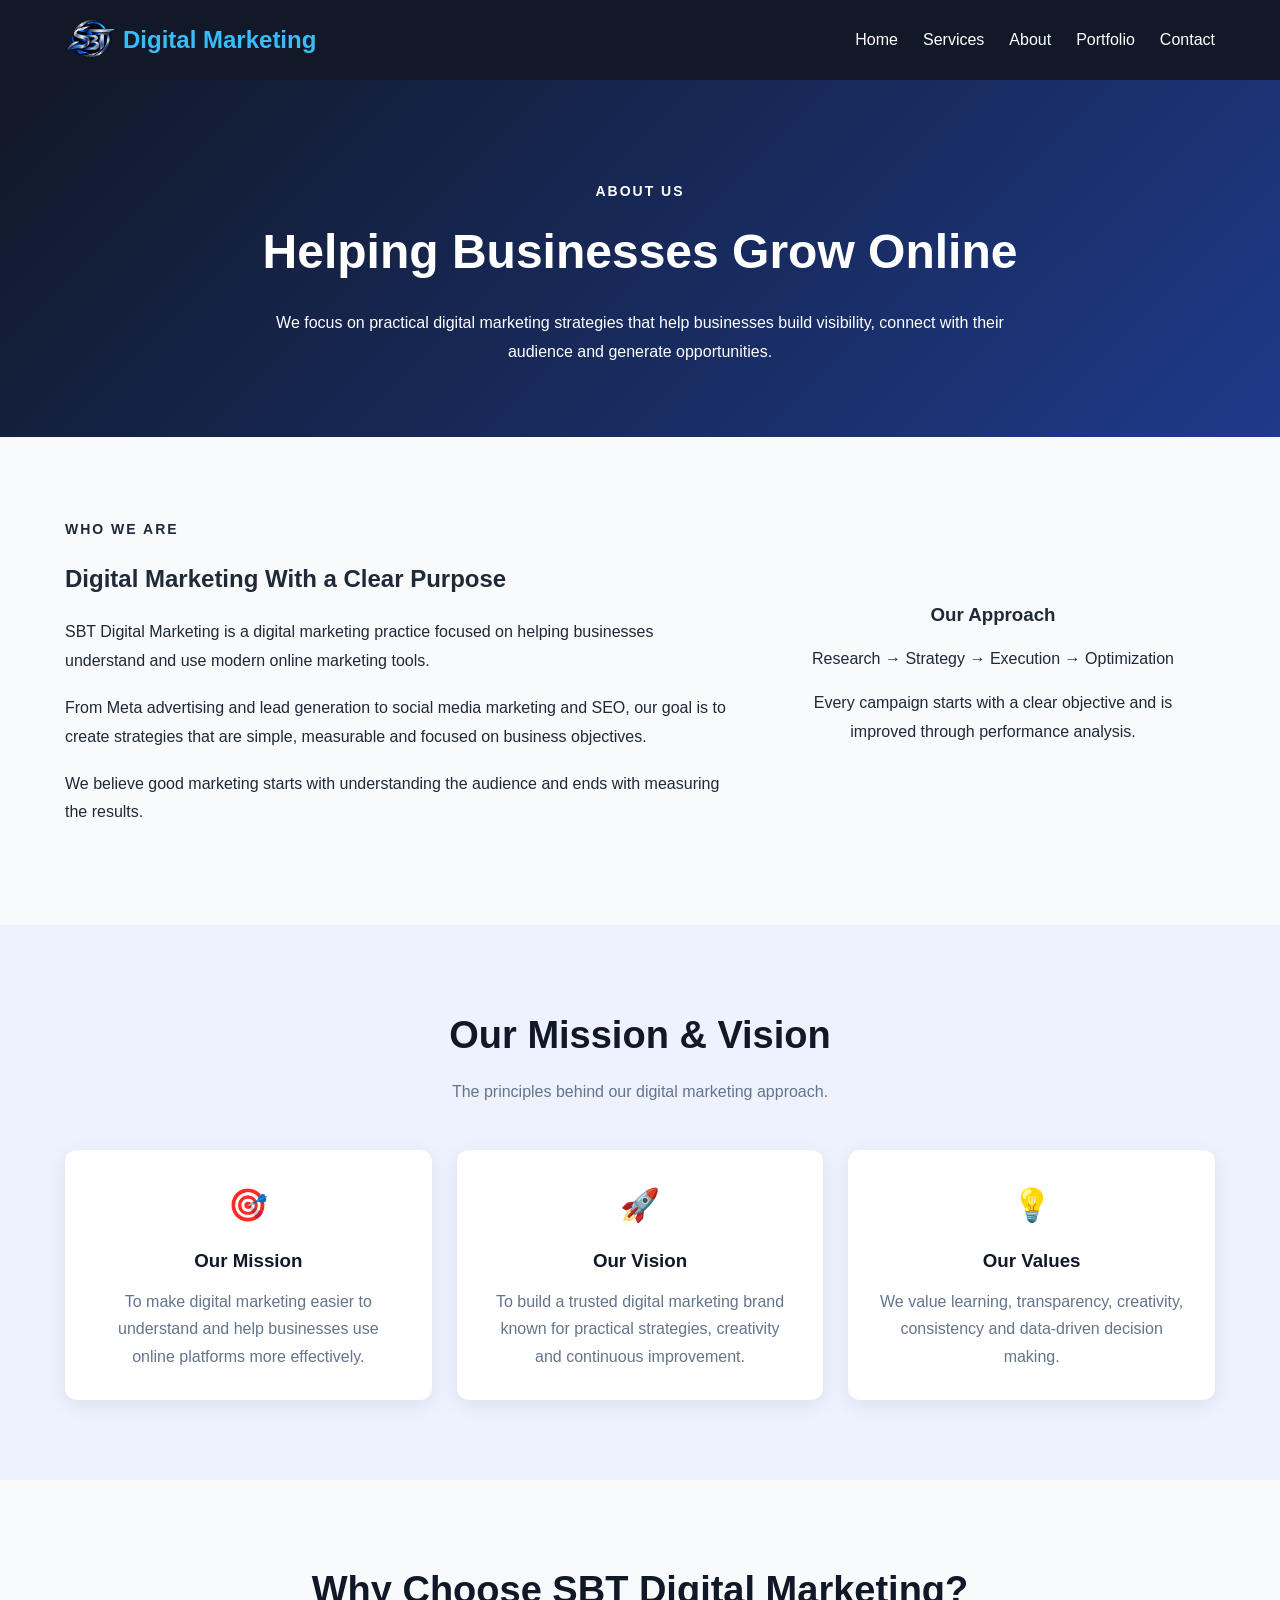
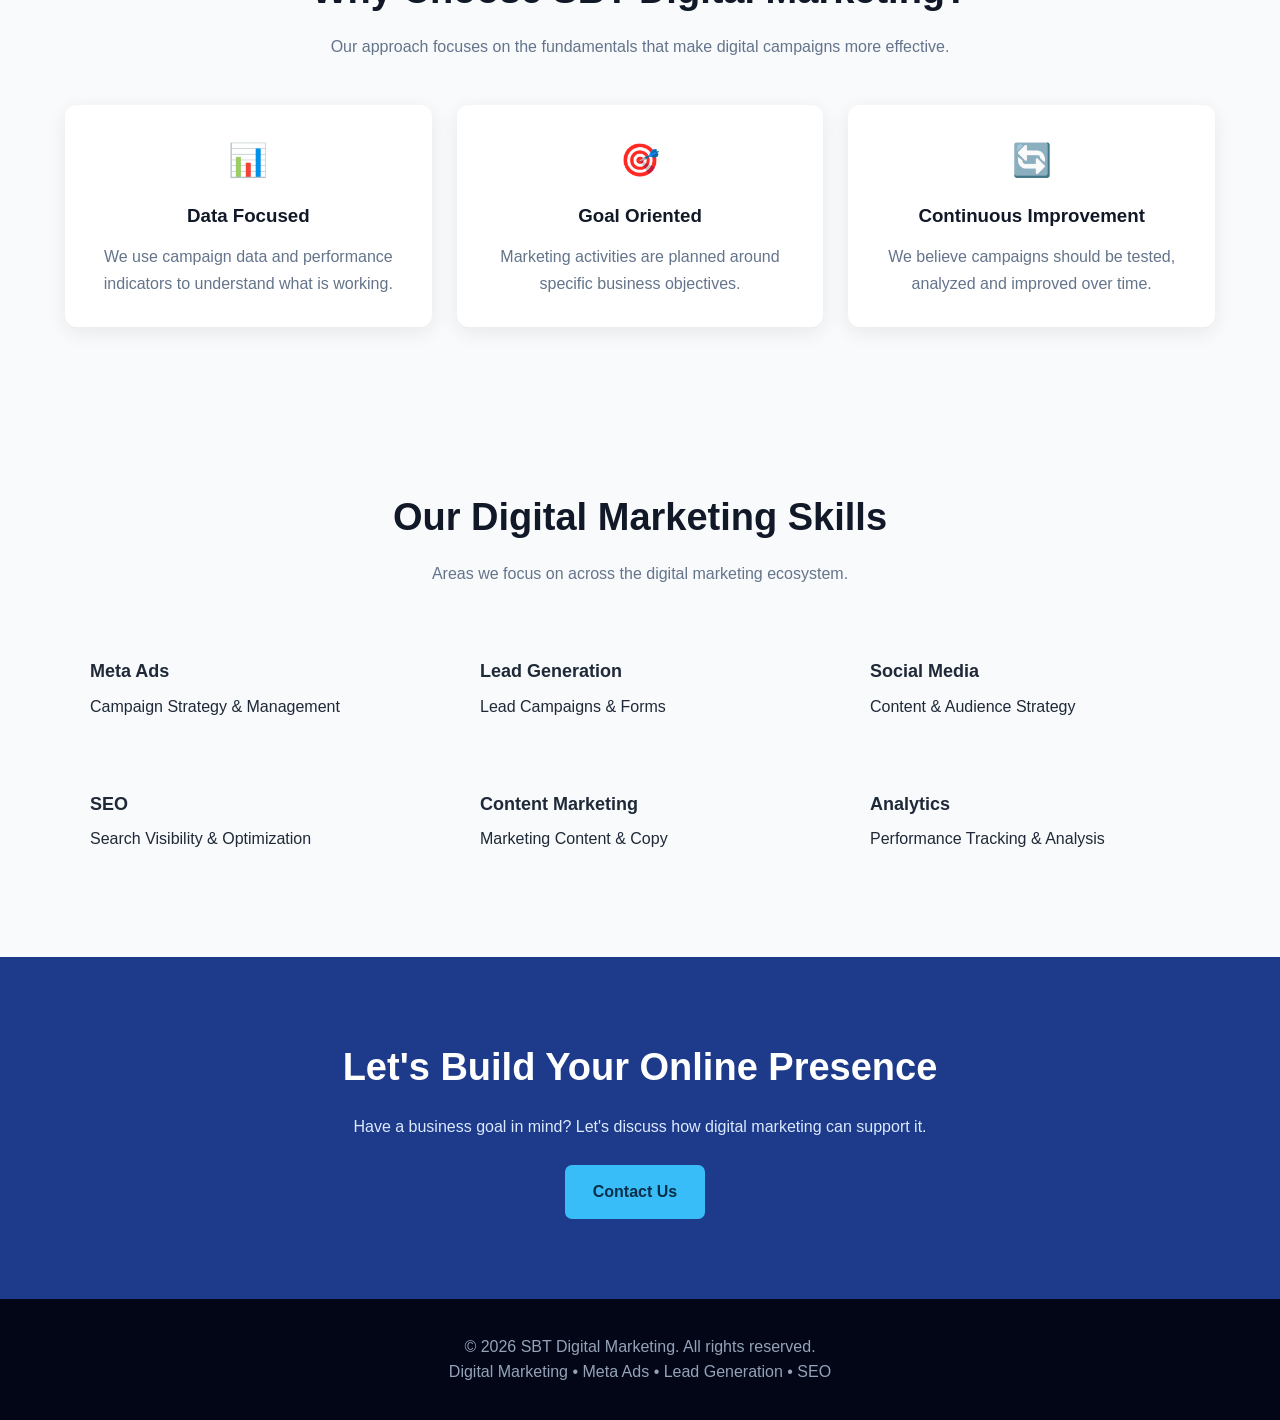
==== commit e8aa95a3: "Improve brand logo and navbar Added an aesthetic Digital Marketing brand name beside the SBT logo wi" ====
--- a/about.html
+++ b/about.html
@@ -18,7 +18,8 @@
     <div class="container nav-content">
 
         <a href="index.html" class="logo">
-    <img src="logo.png" alt="SBT Digital Marketing Logo">
+    <img src="logo.png" alt="SBT Logo">
+    <span>Digital Marketing</span>
 </a>
 
         <ul class="nav-links" id="navLinks">
--- a/style.css
+++ b/style.css
@@ -967,3 +967,89 @@
     }
 
 }
+/* ================= BRAND LOGO ================= */
+
+.logo {
+    display: flex;
+    align-items: center;
+    text-decoration: none;
+}
+
+.logo img {
+    width: 58px;
+    height: 58px;
+    object-fit: contain;
+    display: block;
+}
+
+
+/* Mobile Logo */
+
+@media (max-width: 768px) {
+
+    .logo img {
+        width: 50px;
+        height: 50px;
+    }
+
+}
+/* ================= FINAL NAVBAR + LOGO FIX ================= */
+
+.navbar {
+    padding: 10px 0 !important;
+    min-height: 70px !important;
+    height: auto !important;
+}
+
+.nav-content {
+    display: flex !important;
+    align-items: center !important;
+    justify-content: space-between !important;
+    min-height: 60px !important;
+}
+
+.logo {
+    display: flex !important;
+    align-items: center !important;
+    width: auto !important;
+    height: auto !important;
+}
+
+.logo img {
+    width: 52px !important;
+    height: 52px !important;
+    max-width: 52px !important;
+    max-height: 52px !important;
+    object-fit: contain !important;
+    display: block !important;
+}
+
+.nav-links {
+    display: flex !important;
+    align-items: center !important;
+    gap: 25px !important;
+    margin: 0 !important;
+    padding: 0 !important;
+}
+
+.nav-links li {
+    list-style: none !important;
+}
+
+
+/* Mobile */
+
+@media (max-width: 768px) {
+
+    .navbar {
+        padding: 8px 0 !important;
+    }
+
+    .logo img {
+        width: 45px !important;
+        height: 45px !important;
+        max-width: 45px !important;
+        max-height: 45px !important;
+    }
+
+}
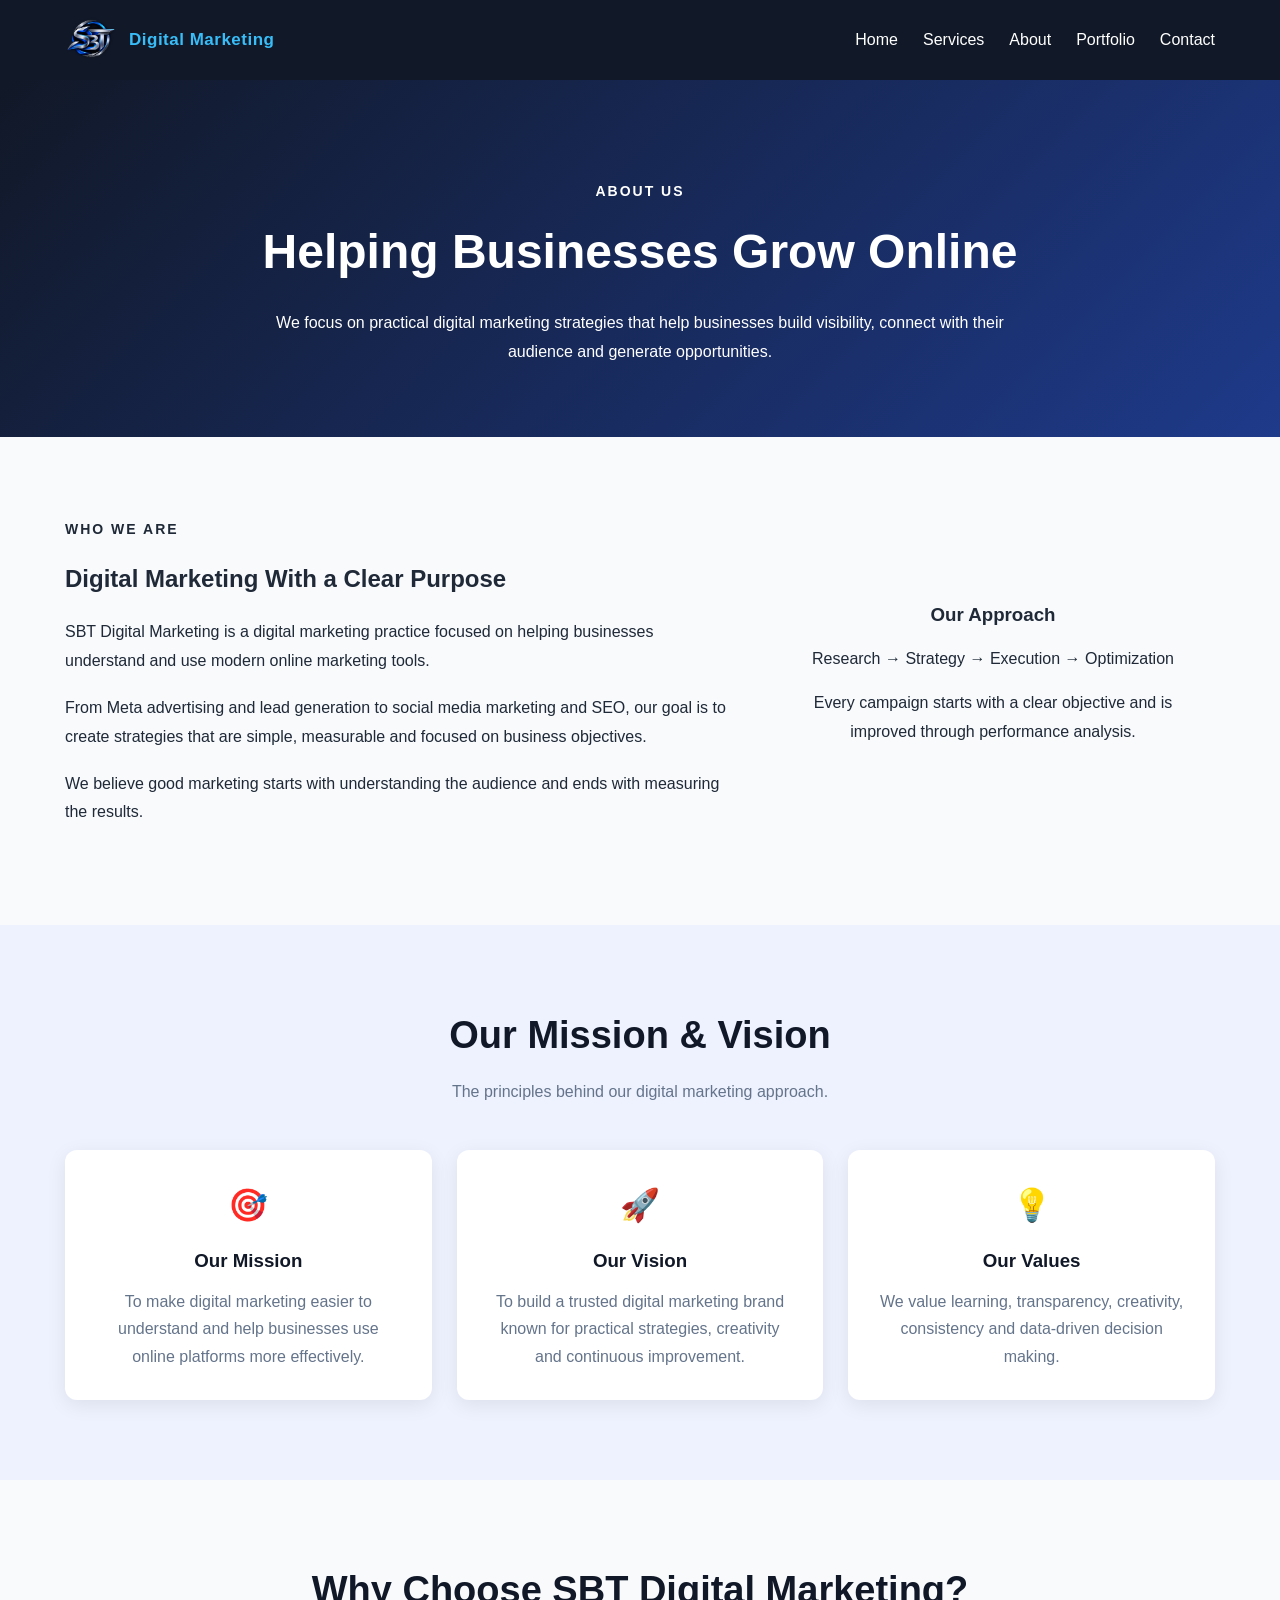
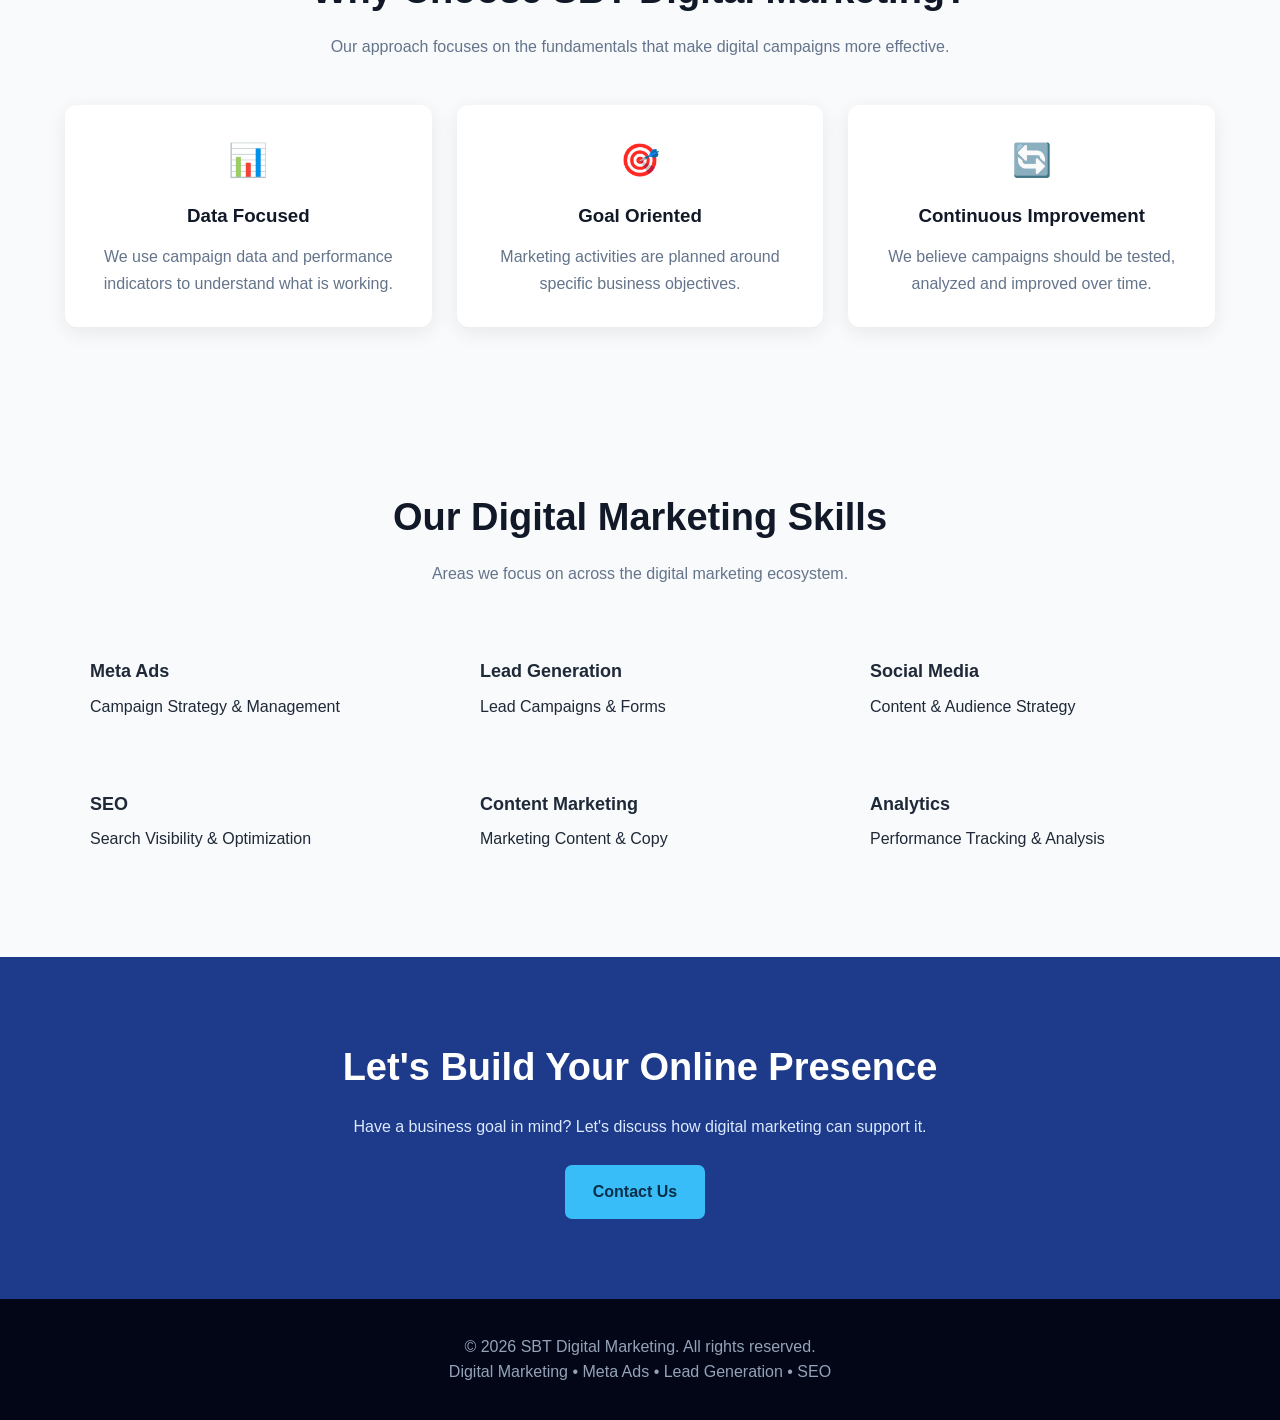
==== commit 2939e103: "Add SBT favicon to all pages Connected the SBT Digital Marketing favicon to every website page for c" ====
--- a/about.html
+++ b/about.html
@@ -5,6 +5,7 @@
     <meta name="viewport" content="width=device-width, initial-scale=1.0">
 
     <title>About Us | SBT Digital Marketing</title>
+    <link rel="icon" type="image/png" href="favicon.png">
     <meta name="description" content="Learn about SBT Digital Marketing, our approach, values and digital marketing solutions.">
 
     <link rel="stylesheet" href="style.css">
--- a/style.css
+++ b/style.css
@@ -1053,3 +1053,124 @@
     }
 
 }
+/* ================= LOGO + BRAND NAME ================= */
+
+.logo {
+    display: flex !important;
+    align-items: center !important;
+    gap: 12px !important;
+    text-decoration: none !important;
+}
+
+.logo img {
+    width: 52px !important;
+    height: 52px !important;
+    object-fit: contain !important;
+}
+
+.logo span {
+    font-size: 17px !important;
+    font-weight: 700 !important;
+    letter-spacing: 0.5px !important;
+    white-space: nowrap !important;
+}
+
+/* Mobile */
+
+@media (max-width: 768px) {
+
+    .logo {
+        gap: 8px !important;
+    }
+
+    .logo img {
+        width: 45px !important;
+        height: 45px !important;
+    }
+
+    .logo span {
+        font-size: 14px !important;
+    }
+
+}
+/* ================= MOBILE MENU POSITION FIX ================= */
+
+@media (max-width: 768px) {
+
+    .nav-content {
+        display: flex !important;
+        align-items: center !important;
+        justify-content: space-between !important;
+    }
+
+    .menu-toggle {
+        display: block !important;
+        margin-left: auto !important;
+        margin-right: 0 !important;
+        position: relative !important;
+        left: auto !important;
+        right: auto !important;
+    }
+
+    .logo {
+        margin-right: auto !important;
+    }
+
+}
+/* ================= MOBILE MENU TEXT FIX ================= */
+
+@media (max-width: 768px) {
+
+    .nav-links {
+        background: #ffffff !important;
+    }
+
+    .nav-links li a {
+        color: #111111 !important;
+        font-weight: 600 !important;
+    }
+
+    .nav-links li a:hover {
+        color: #007bff !important;
+    }
+
+    .menu-toggle {
+        color: #111111 !important;
+    }
+
+}
+/* ================= MOBILE MENU FINAL FIX ================= */
+
+@media (max-width: 768px) {
+
+    /* Mobile menu box */
+    .nav-links.active {
+        background-color: #ffffff !important;
+        z-index: 9999 !important;
+    }
+
+    /* ALL menu links */
+    .nav-links.active li a,
+    .nav-links.active li a:link,
+    .nav-links.active li a:visited {
+        color: #000000 !important;
+        background-color: transparent !important;
+        opacity: 1 !important;
+        visibility: visible !important;
+        display: block !important;
+        font-weight: 700 !important;
+        text-decoration: none !important;
+    }
+
+    /* Hover */
+    .nav-links.active li a:hover {
+        color: #007bff !important;
+    }
+
+    /* Menu button */
+    .menu-toggle {
+        color: #000000 !important;
+        background: transparent !important;
+    }
+
+}
